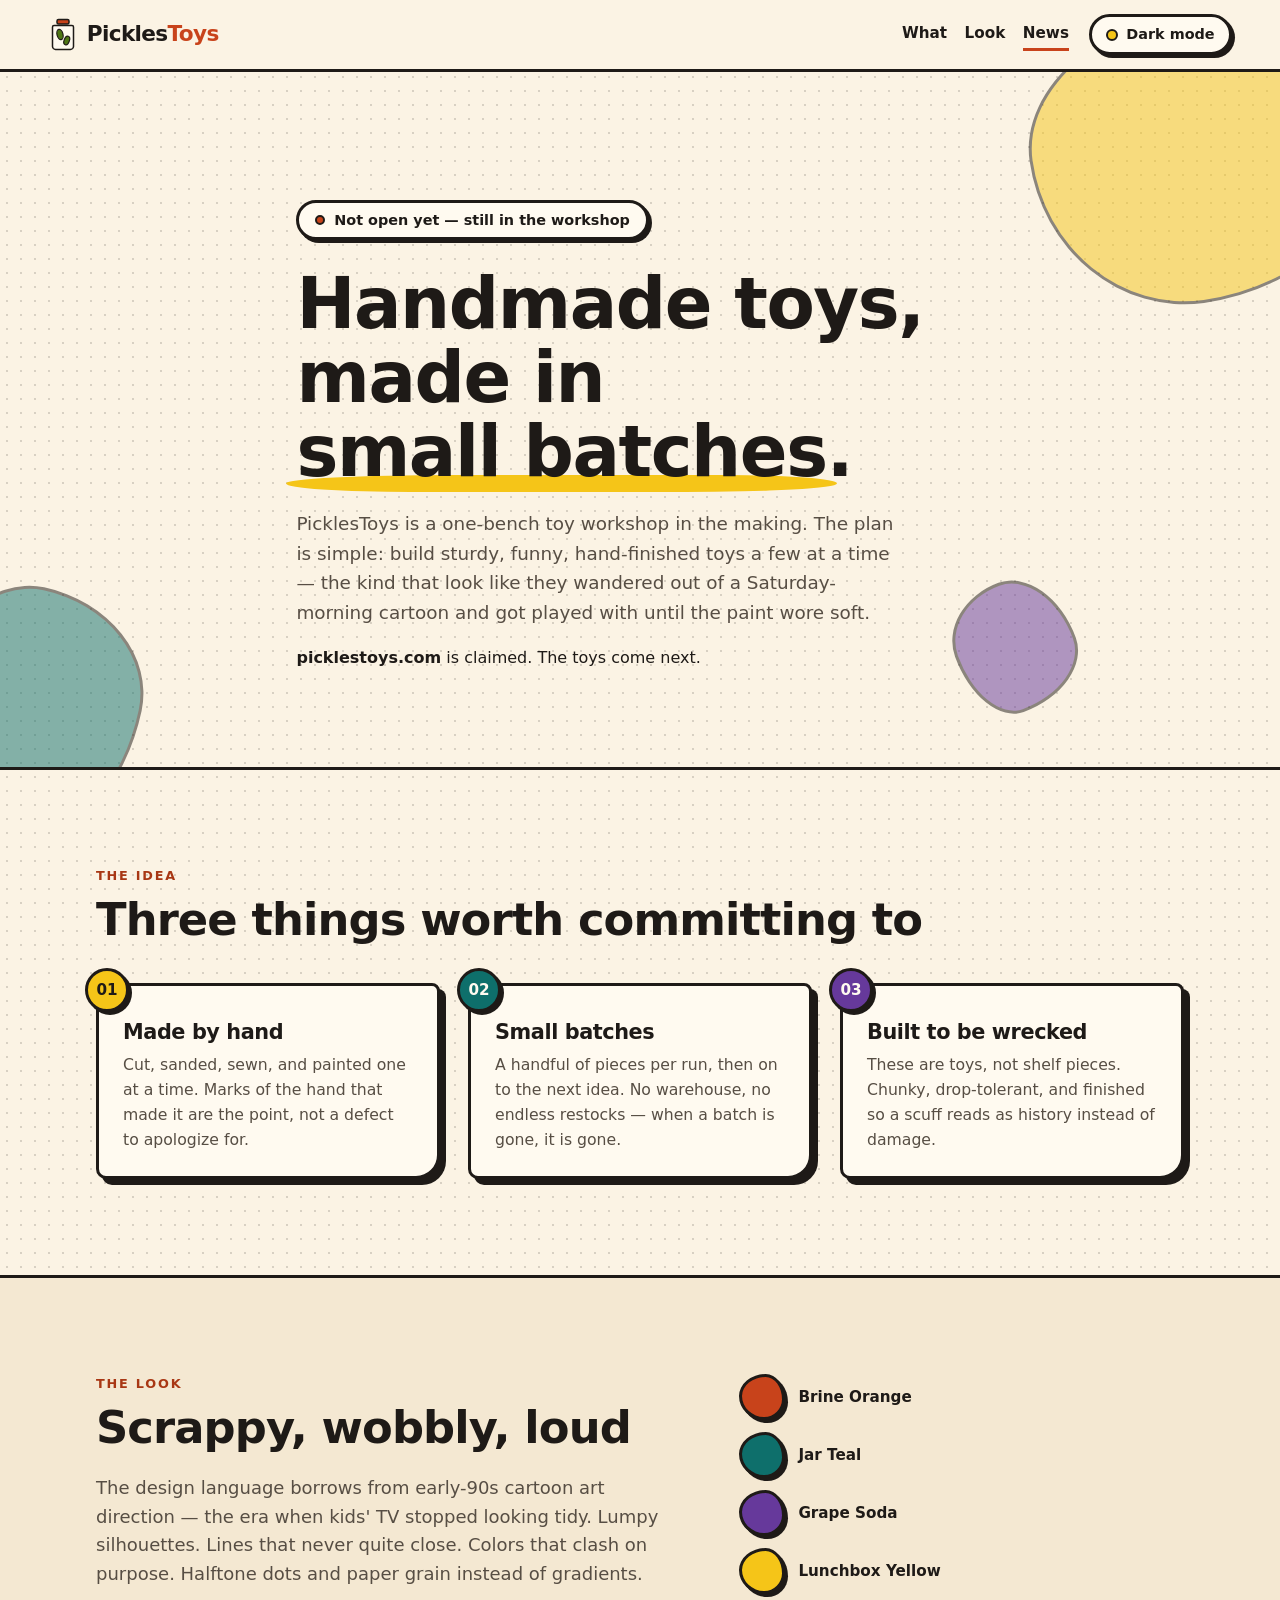
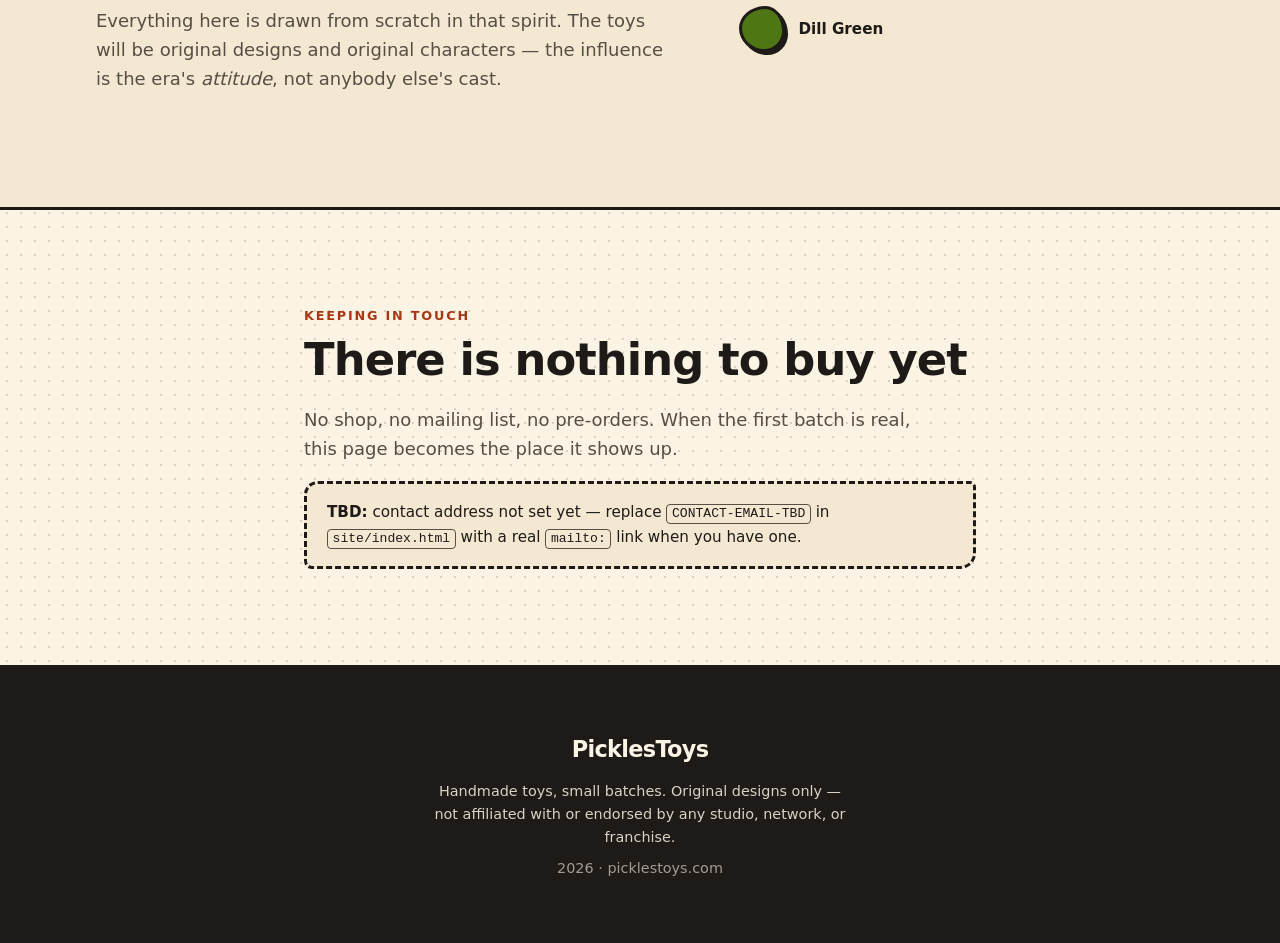
==== site/index.html @ e43889c3 "Build the PicklesToys placeholder site The business has not launched, so this ships an honest placeh" ====
<!DOCTYPE html>
<html lang="en">
<head>
  <meta charset="UTF-8">
  <meta name="viewport" content="width=device-width, initial-scale=1.0">
  <title>PicklesToys — Handmade, Small-Batch Toys</title>
  <meta name="description" content="PicklesToys makes handmade, small-batch toys with a scrappy 90s-cartoon spirit. The workshop is still being built — nothing is for sale yet.">
  <link rel="canonical" href="https://picklestoys.com/">
  <!-- Tints mobile browser chrome to match the page in each theme -->
  <meta name="theme-color" content="#fbf3e4" media="(prefers-color-scheme: light)">
  <meta name="theme-color" content="#16130f" media="(prefers-color-scheme: dark)">

  <!-- Social sharing: how the link unfurls in Messages, WhatsApp, social.
       No og:image yet — a tag pointing at a missing file unfurls worse than
       no tag at all. Add one when the first product photos exist (TODO.md). -->
  <meta property="og:type" content="website">
  <meta property="og:site_name" content="PicklesToys">
  <meta property="og:title" content="PicklesToys — Handmade, Small-Batch Toys">
  <meta property="og:description" content="Handmade, small-batch toys with a scrappy 90s-cartoon spirit. Not open yet — still in the workshop.">
  <meta property="og:url" content="https://picklestoys.com/">
  <meta name="twitter:card" content="summary">
  <meta name="twitter:title" content="PicklesToys — Handmade, Small-Batch Toys">
  <meta name="twitter:description" content="Handmade, small-batch toys with a scrappy 90s-cartoon spirit. Not open yet.">

  <script>
    // Apply the saved or system theme before first paint so the page never
    // flashes the wrong mode. Mirrors 702withtheview.com and gentletable.com.
    (function () {
      // Marks that JS is running, so the reveal animation only hides content
      // it can actually reveal again. Set here rather than in app.js so the
      // class lands before first paint and nothing flashes in then out.
      document.documentElement.classList.add("js");
      try {
        var saved = localStorage.getItem("pickles-theme");
        if (saved === "dark" || saved === "light") {
          document.documentElement.dataset.theme = saved;
        }
      } catch (e) { /* private mode — the toggle still works for this visit */ }
    })();
  </script>

  <link rel="stylesheet" href="styles.css">
</head>
<body>
  <a class="skip-link" href="#main">Skip to content</a>

  <header class="nav">
    <a class="wordmark" href="#main">
      <span class="wordmark__jar" aria-hidden="true">
        <svg viewBox="0 0 40 44" role="presentation" focusable="false">
          <rect x="12" y="2" width="16" height="6" rx="2" class="jar-lid"/>
          <path d="M8 10h24c1 0 2 1 2 2v26c0 2-2 4-4 4H10c-2 0-4-2-4-4V12c0-1 1-2 2-2z" class="jar-glass"/>
          <ellipse cx="16" cy="22" rx="4" ry="7" class="jar-pickle" transform="rotate(-14 16 22)"/>
          <ellipse cx="25" cy="30" rx="3.5" ry="6" class="jar-pickle" transform="rotate(20 25 30)"/>
        </svg>
      </span>
      <span class="wordmark__text">Pickles<span class="wordmark__toys">Toys</span></span>
    </a>

    <nav class="nav__links" aria-label="Sections">
      <a href="#what">What</a>
      <a href="#look">Look</a>
      <a href="#news">News</a>
    </nav>

    <button id="themeToggle" class="theme-toggle" type="button" aria-pressed="false">
      <span class="theme-toggle__dot" aria-hidden="true"></span>
      <span id="themeToggleLabel">Dark mode</span>
    </button>
  </header>

  <main id="main">

    <!-- ---------------------------------------------------------------
         Hero. States only what is actually true today: the name, the
         intent, and that nothing is for sale. No prices, no products, no
         ship dates — those are the owner's to provide.
         --------------------------------------------------------------- -->
    <section class="hero">
      <div class="hero__blobs" aria-hidden="true">
        <span class="blob blob--a"></span>
        <span class="blob blob--b"></span>
        <span class="blob blob--c"></span>
      </div>

      <div class="hero__inner">
        <p class="pill reveal">
          <span class="pill__dot" aria-hidden="true"></span>
          Not open yet — still in the workshop
        </p>

        <h1 class="hero__title reveal">
          Handmade toys,<br>
          made in <span class="squiggle">small batches</span>.
        </h1>

        <p class="hero__lede reveal">
          PicklesToys is a one-bench toy workshop in the making. The plan is
          simple: build sturdy, funny, hand-finished toys a few at a time — the
          kind that look like they wandered out of a Saturday-morning cartoon
          and got played with until the paint wore soft.
        </p>

        <p class="hero__meta reveal">
          <strong>picklestoys.com</strong> is claimed. The toys come next.
        </p>
      </div>
    </section>

    <!-- --------------------------------------------------------------- -->
    <section id="what" class="band">
      <div class="band__inner">
        <p class="overline">The idea</p>
        <h2>Three things worth committing to</h2>

        <ul class="cards">
          <li class="card card--orange reveal">
            <span class="card__num" aria-hidden="true">01</span>
            <h3>Made by hand</h3>
            <p>
              Cut, sanded, sewn, and painted one at a time. Marks of the hand
              that made it are the point, not a defect to apologize for.
            </p>
          </li>
          <li class="card card--teal reveal">
            <span class="card__num" aria-hidden="true">02</span>
            <h3>Small batches</h3>
            <p>
              A handful of pieces per run, then on to the next idea. No
              warehouse, no endless restocks — when a batch is gone, it is gone.
            </p>
          </li>
          <li class="card card--grape reveal">
            <span class="card__num" aria-hidden="true">03</span>
            <h3>Built to be wrecked</h3>
            <p>
              These are toys, not shelf pieces. Chunky, drop-tolerant, and
              finished so a scuff reads as history instead of damage.
            </p>
          </li>
        </ul>
      </div>
    </section>

    <!-- ---------------------------------------------------------------
         The aesthetic section. Deliberately describes an ERA and a visual
         language — never a specific show, character, or franchise. See
         docs/BRAND.md: the inspiration is early-90s kids-TV art direction, and
         the line not to cross is using anyone else's characters, names, or
         marks. T-040 fails the build if one appears, comments included.
         --------------------------------------------------------------- -->
    <section id="look" class="band band--tint">
      <div class="band__inner band__inner--split">
        <div>
          <p class="overline">The look</p>
          <h2>Scrappy, wobbly, loud</h2>
          <p class="prose">
            The design language borrows from early-90s cartoon art direction —
            the era when kids' TV stopped looking tidy. Lumpy silhouettes. Lines
            that never quite close. Colors that clash on purpose. Halftone dots
            and paper grain instead of gradients.
          </p>
          <p class="prose">
            Everything here is drawn from scratch in that spirit. The toys will
            be original designs and original characters — the influence is the
            era's <em>attitude</em>, not anybody else's cast.
          </p>
        </div>

        <div class="swatches" aria-label="Color palette">
          <span class="swatch swatch--orange"><span>Brine Orange</span></span>
          <span class="swatch swatch--teal"><span>Jar Teal</span></span>
          <span class="swatch swatch--grape"><span>Grape Soda</span></span>
          <span class="swatch swatch--sun"><span>Lunchbox Yellow</span></span>
          <span class="swatch swatch--lime"><span>Dill Green</span></span>
        </div>
      </div>
    </section>

    <!-- ---------------------------------------------------------------
         Contact. The email is a marked placeholder on purpose — inventing an
         address that bounces is worse than showing none. The test suite
         (T-070) accepts either the placeholder or a real mailto:, so this page
         ships honest and the owner swaps in one line.
         --------------------------------------------------------------- -->
    <section id="news" class="band">
      <div class="band__inner band__inner--narrow">
        <p class="overline">Keeping in touch</p>
        <h2>There is nothing to buy yet</h2>
        <p class="prose">
          No shop, no mailing list, no pre-orders. When the first batch is real,
          this page becomes the place it shows up.
        </p>
        <p class="tbd" data-tbd="contact">
          <strong>TBD:</strong> contact address not set yet — replace
          <code>CONTACT-EMAIL-TBD</code> in <code>site/index.html</code> with a
          real <code>mailto:</code> link when you have one.
        </p>
      </div>
    </section>
  </main>

  <footer class="foot">
    <p class="foot__mark">PicklesToys</p>
    <p class="foot__note">
      Handmade toys, small batches. Original designs only — not affiliated with
      or endorsed by any studio, network, or franchise.
    </p>
    <p class="foot__note foot__note--dim">
      <span id="year">2026</span> · picklestoys.com
    </p>
  </footer>

  <script src="app.js"></script>
</body>
</html>
---- site/styles.css ----
/* ============================================================
   PicklesToys — design system

   Visual language: early-90s cartoon art direction. Chunky ink outlines,
   hard offset shadows (sticker/screen-print feel), lumpy asymmetric radii,
   halftone dots, clashing saturated colors on warm paper.

   Dependency-free: system fonts only, no CDN, no webfont
   (constitution Principle 7). tests/test_site.sh T-060 enforces this.
   ============================================================ */

/* ------------------------------------------------------------------
   Colour tokens.

   Light mode is warm paper with near-black ink. Dark mode keeps the same
   palette identity but lifts each accent, because the light-mode accents
   are tuned for contrast against cream and go muddy on near-black.

   Accents used as TEXT are contrast-checked against their own background
   (>= 4.5:1). --sun is decorative only: at 4.4:1 on ink it is fine as a
   fill behind dark text but never as text itself.
   ------------------------------------------------------------------ */

:root,
:root[data-theme="light"] {
  color-scheme: light;

  --paper: #fbf3e4;
  --paper-tint: #f4e8d2;
  --surface: #fffaf0;
  --ink: #1e1a17;
  --ink-soft: #574e44;

  --orange: #c8431b;
  /* Orange as small TEXT needs a darker mix: #c8431b is 4.45:1 on paper and
     only 4.05:1 on the tinted band, both under the 4.5:1 AA floor for the
     14px bold overlines. Same family, legible weight. Fills and large display
     type keep --orange, which is why this is a separate token rather than a
     darkening of the brand color. */
  --orange-text: #a83714;
  --teal: #0e6f6b;
  --grape: #66399b;
  --sun: #f5c518;
  --lime: #4e7615;

  --dot: rgba(30, 26, 23, 0.16);
  --shadow-ink: #1e1a17;
  --on-accent: #fffaf0;
}

/* Follows the operating system unless the reader has chosen a theme,
   in which case data-theme on <html> wins. */
@media (prefers-color-scheme: dark) {
  :root:not([data-theme="light"]) {
    color-scheme: dark;

    --paper: #16130f;
    --paper-tint: #201b15;
    --surface: #211c16;
    --ink: #fbf3e4;
    --ink-soft: #b3a794;

    --orange: #ff8a5c;
    /* On near-black the accent is already well past AA, so text and fill
       share one value here. */
    --orange-text: #ff8a5c;
    --teal: #4fd1ca;
    --grape: #c39bf5;
    --sun: #ffd84d;
    --lime: #a6d65e;

    --dot: rgba(251, 243, 228, 0.14);
    --shadow-ink: #000000;
    --on-accent: #16130f;
  }
}

:root[data-theme="dark"] {
  color-scheme: dark;

  --paper: #16130f;
  --paper-tint: #201b15;
  --surface: #211c16;
  --ink: #fbf3e4;
  --ink-soft: #b3a794;

  --orange: #ff8a5c;
  --orange-text: #ff8a5c;
  --teal: #4fd1ca;
  --grape: #c39bf5;
  --sun: #ffd84d;
  --lime: #a6d65e;

  --dot: rgba(251, 243, 228, 0.14);
  --shadow-ink: #000000;
  --on-accent: #16130f;
}

/* ------------------------------------------------------------------
   Base
   ------------------------------------------------------------------ */

*,
*::before,
*::after {
  box-sizing: border-box;
}

html {
  scroll-behavior: smooth;
}

@media (prefers-reduced-motion: reduce) {
  html {
    scroll-behavior: auto;
  }
}

body {
  margin: 0;
  background-color: var(--paper);
  /* Halftone: the era's printing artifact, used as page texture. */
  background-image: radial-gradient(var(--dot) 1px, transparent 1px);
  background-size: 14px 14px;
  color: var(--ink);
  font-family: "Segoe UI", system-ui, -apple-system, "Helvetica Neue",
    Arial, sans-serif;
  font-size: 18px;
  line-height: 1.6;
  -webkit-text-size-adjust: 100%;
}

h1,
h2,
h3 {
  line-height: 1.05;
  letter-spacing: -0.02em;
  margin: 0 0 0.5em;
  font-weight: 800;
}

h1 { font-size: clamp(2.4rem, 7vw, 4.4rem); }
h2 { font-size: clamp(1.8rem, 4.2vw, 2.8rem); }
h3 { font-size: 1.3rem; }

p { margin: 0 0 1em; }

a {
  color: var(--ink);
  text-underline-offset: 3px;
}

em { font-style: italic; }

code {
  font-family: ui-monospace, "Cascadia Mono", Consolas, monospace;
  font-size: 0.86em;
  background: var(--paper-tint);
  border: 1px solid var(--ink-soft);
  border-radius: 4px;
  padding: 0.1em 0.35em;
}

:focus-visible {
  outline: 3px solid var(--orange);
  outline-offset: 3px;
}

.skip-link {
  position: absolute;
  left: -9999px;
  top: 0;
  background: var(--ink);
  color: var(--paper);
  padding: 0.75rem 1.25rem;
  z-index: 100;
  font-weight: 700;
}

.skip-link:focus {
  left: 0;
}

/* ------------------------------------------------------------------
   Header
   ------------------------------------------------------------------ */

.nav {
  position: sticky;
  top: 0;
  z-index: 40;
  display: flex;
  align-items: center;
  gap: 1.25rem;
  flex-wrap: wrap;
  padding: 0.85rem clamp(1rem, 4vw, 3rem);
  background: var(--paper);
  border-bottom: 3px solid var(--ink);
}

.wordmark {
  display: inline-flex;
  align-items: center;
  gap: 0.55rem;
  margin-right: auto;
  text-decoration: none;
  font-weight: 800;
  font-size: 1.35rem;
  letter-spacing: -0.03em;
}

.wordmark__jar svg {
  display: block;
  width: 30px;
  height: 33px;
}

.jar-lid   { fill: var(--orange); stroke: var(--ink); stroke-width: 2; }
.jar-glass { fill: var(--surface); stroke: var(--ink); stroke-width: 2; }
.jar-pickle { fill: var(--lime); stroke: var(--ink); stroke-width: 1.6; }

.wordmark__toys {
  color: var(--orange);
}

.nav__links {
  display: flex;
  gap: 1.1rem;
  font-weight: 700;
  font-size: 0.95rem;
}

.nav__links a {
  text-decoration: none;
  padding: 0.2rem 0;
  border-bottom: 3px solid transparent;
}

.nav__links a:hover,
.nav__links a.is-active {
  border-bottom-color: var(--orange);
}

/* Hard-shadow "sticker" button, reused for the pill and cards. */
.theme-toggle {
  display: inline-flex;
  align-items: center;
  gap: 0.5rem;
  font: inherit;
  font-size: 0.9rem;
  font-weight: 700;
  color: var(--ink);
  background: var(--surface);
  border: 3px solid var(--ink);
  border-radius: 999px;
  padding: 0.4rem 0.9rem;
  cursor: pointer;
  box-shadow: 3px 3px 0 var(--shadow-ink);
  transition: transform 0.12s ease, box-shadow 0.12s ease;
}

.theme-toggle:hover {
  transform: translate(1px, 1px);
  box-shadow: 2px 2px 0 var(--shadow-ink);
}

.theme-toggle:active {
  transform: translate(3px, 3px);
  box-shadow: 0 0 0 var(--shadow-ink);
}

.theme-toggle__dot {
  width: 12px;
  height: 12px;
  border-radius: 50%;
  border: 2px solid var(--ink);
  background: var(--sun);
}

:root[data-theme="dark"] .theme-toggle__dot,
:root:not([data-theme="light"]) .theme-toggle__dot {
  background: var(--grape);
}

@media (prefers-color-scheme: light) {
  :root:not([data-theme="dark"]) .theme-toggle__dot {
    background: var(--sun);
  }
}

/* ------------------------------------------------------------------
   Hero
   ------------------------------------------------------------------ */

.hero {
  position: relative;
  overflow: hidden;
  padding: clamp(3.5rem, 11vw, 8rem) clamp(1rem, 4vw, 3rem)
    clamp(3rem, 8vw, 6rem);
}

.hero__blobs {
  position: absolute;
  inset: 0;
  pointer-events: none;
}

/* Lumpy, hand-drawn-feeling shapes: asymmetric radii on both axes is what
   keeps them from reading as tidy geometric circles. */
.blob {
  position: absolute;
  display: block;
  border: 3px solid var(--ink);
  opacity: 0.5;
}

.blob--a {
  width: 340px;
  height: 300px;
  right: -90px;
  top: -70px;
  background: var(--sun);
  border-radius: 62% 38% 55% 45% / 45% 52% 48% 55%;
  transform: rotate(-8deg);
}

.blob--b {
  width: 220px;
  height: 240px;
  left: -80px;
  bottom: -60px;
  background: var(--teal);
  border-radius: 45% 55% 38% 62% / 58% 42% 58% 42%;
  transform: rotate(12deg);
}

.blob--c {
  width: 120px;
  height: 130px;
  right: 16%;
  bottom: 8%;
  background: var(--grape);
  border-radius: 55% 45% 62% 38% / 42% 60% 40% 58%;
  transform: rotate(-20deg);
}

@media (max-width: 700px) {
  .blob--c { display: none; }
}

.hero__inner {
  position: relative;
  max-width: 60ch;
  margin: 0 auto;
}

.pill {
  display: inline-flex;
  align-items: center;
  gap: 0.55rem;
  background: var(--surface);
  border: 3px solid var(--ink);
  border-radius: 999px;
  padding: 0.35rem 1rem;
  font-size: 0.9rem;
  font-weight: 700;
  box-shadow: 3px 3px 0 var(--shadow-ink);
  transform: rotate(-1.5deg);
  margin-bottom: 1.75rem;
}

.pill__dot {
  width: 10px;
  height: 10px;
  border-radius: 50%;
  background: var(--orange);
  border: 2px solid var(--ink);
}

.hero__title {
  margin-bottom: 1.2rem;
}

/* Underline drawn as a wobbly brush stroke rather than a text-decoration
   rule, so it keeps the hand-made feel at any font size. */
.squiggle {
  position: relative;
  white-space: nowrap;
}

.squiggle::after {
  content: "";
  position: absolute;
  left: -2%;
  right: -2%;
  bottom: 0.02em;
  height: 0.24em;
  background: var(--sun);
  border-radius: 60% 40% 55% 45% / 100% 100% 100% 100%;
  z-index: -1;
}

.hero__lede {
  font-size: 1.15rem;
  color: var(--ink-soft);
  max-width: 52ch;
}

.hero__meta {
  font-size: 1rem;
  margin-bottom: 0;
}

/* ------------------------------------------------------------------
   Bands (content sections)
   ------------------------------------------------------------------ */

.band {
  padding: clamp(3rem, 8vw, 6rem) clamp(1rem, 4vw, 3rem);
  border-top: 3px solid var(--ink);
}

.band--tint {
  background: var(--paper-tint);
}

.band__inner {
  max-width: 68rem;
  margin: 0 auto;
}

.band__inner--narrow {
  max-width: 42rem;
}

.band__inner--split {
  display: grid;
  gap: clamp(2rem, 5vw, 4rem);
  grid-template-columns: 1fr;
}

@media (min-width: 860px) {
  .band__inner--split {
    grid-template-columns: 1.3fr 1fr;
    align-items: start;
  }
}

.overline {
  text-transform: uppercase;
  letter-spacing: 0.14em;
  font-size: 0.8rem;
  font-weight: 800;
  color: var(--orange-text);
  margin-bottom: 0.6rem;
}

.prose {
  color: var(--ink-soft);
  max-width: 56ch;
}

/* ------------------------------------------------------------------
   Cards
   ------------------------------------------------------------------ */

.cards {
  list-style: none;
  margin: 2.5rem 0 0;
  padding: 0;
  display: grid;
  gap: 1.75rem;
  grid-template-columns: 1fr;
}

@media (min-width: 760px) {
  .cards {
    grid-template-columns: repeat(3, 1fr);
  }
}

.card {
  position: relative;
  background: var(--surface);
  border: 3px solid var(--ink);
  /* Uneven corners: the cards should not line up like a spec sheet. */
  border-radius: 22px 8px 24px 10px;
  padding: 2.25rem 1.5rem 1.5rem;
  box-shadow: 6px 6px 0 var(--shadow-ink);
}

/* Each card leans a different way, like they were stuck on by hand. */
.cards .card:nth-child(1) { transform: rotate(-1.2deg); }
.cards .card:nth-child(2) { transform: rotate(0.8deg); }
.cards .card:nth-child(3) { transform: rotate(-0.6deg); }

.card h3 {
  margin-bottom: 0.5rem;
}

.card p {
  color: var(--ink-soft);
  font-size: 0.98rem;
  margin-bottom: 0;
}

.card__num {
  position: absolute;
  top: -18px;
  left: -14px;
  width: 44px;
  height: 44px;
  display: grid;
  place-items: center;
  border: 3px solid var(--ink);
  border-radius: 50%;
  font-weight: 800;
  font-size: 0.95rem;
  color: var(--ink);
  box-shadow: 3px 3px 0 var(--shadow-ink);
}

.card--orange .card__num { background: var(--sun); }
.card--teal   .card__num { background: var(--teal); color: var(--on-accent); }
.card--grape  .card__num { background: var(--grape); color: var(--on-accent); }

.card--orange { border-color: var(--ink); }

/* ------------------------------------------------------------------
   Swatches
   ------------------------------------------------------------------ */

.swatches {
  display: flex;
  flex-direction: column;
  gap: 0.75rem;
}

.swatch {
  display: flex;
  align-items: center;
  gap: 0.85rem;
  font-weight: 700;
  font-size: 0.95rem;
}

.swatch::before {
  content: "";
  width: 46px;
  height: 46px;
  flex: none;
  border: 3px solid var(--ink);
  border-radius: 58% 42% 45% 55% / 48% 55% 45% 52%;
  box-shadow: 3px 3px 0 var(--shadow-ink);
}

.swatch--orange::before { background: var(--orange); }
.swatch--teal::before   { background: var(--teal); }
.swatch--grape::before  { background: var(--grape); }
.swatch--sun::before    { background: var(--sun); }
.swatch--lime::before   { background: var(--lime); }

/* ------------------------------------------------------------------
   TBD callout — deliberately loud, so an unfilled placeholder is
   impossible to ship by accident without noticing it.
   ------------------------------------------------------------------ */

.tbd {
  border: 3px dashed var(--ink);
  border-radius: 14px 6px 16px 8px;
  background: var(--paper-tint);
  padding: 1rem 1.25rem;
  font-size: 0.95rem;
  color: var(--ink);
  margin-bottom: 0;
}

/* ------------------------------------------------------------------
   Footer
   ------------------------------------------------------------------ */

.foot {
  border-top: 3px solid var(--ink);
  background: var(--ink);
  color: var(--paper);
  padding: clamp(2.5rem, 6vw, 4rem) clamp(1rem, 4vw, 3rem);
  text-align: center;
}

.foot__mark {
  font-weight: 800;
  font-size: 1.4rem;
  letter-spacing: -0.03em;
  margin-bottom: 0.75rem;
}

.foot__note {
  max-width: 46ch;
  margin: 0 auto 0.5rem;
  font-size: 0.9rem;
  opacity: 0.85;
}

.foot__note--dim {
  opacity: 0.6;
  margin-bottom: 0;
}

/* ------------------------------------------------------------------
   Scroll reveal. Elements start hidden only when JS is running, so a
   reader with JS disabled sees everything (app.js adds .is-visible, and
   .reveal without JS keeps its default visible state below).
   ------------------------------------------------------------------ */

.js .reveal {
  opacity: 0;
  transform: translateY(14px);
  transition: opacity 0.5s ease, transform 0.5s ease;
}

.js .reveal.is-visible {
  opacity: 1;
  transform: none;
}

@media (prefers-reduced-motion: reduce) {
  .js .reveal {
    opacity: 1;
    transform: none;
    transition: none;
  }
}

/* ------------------------------------------------------------------
   404
   ------------------------------------------------------------------ */

.notfound {
  min-height: 70vh;
  display: grid;
  place-items: center;
  text-align: center;
  padding: 3rem 1.5rem;
}

.notfound__code {
  font-size: clamp(4rem, 18vw, 9rem);
  font-weight: 800;
  line-height: 1;
  color: var(--orange);
  margin-bottom: 0.5rem;
}

.btn {
  display: inline-block;
  background: var(--surface);
  color: var(--ink);
  border: 3px solid var(--ink);
  border-radius: 999px;
  padding: 0.6rem 1.4rem;
  font-weight: 700;
  text-decoration: none;
  box-shadow: 4px 4px 0 var(--shadow-ink);
}

.btn:hover {
  transform: translate(2px, 2px);
  box-shadow: 2px 2px 0 var(--shadow-ink);
}
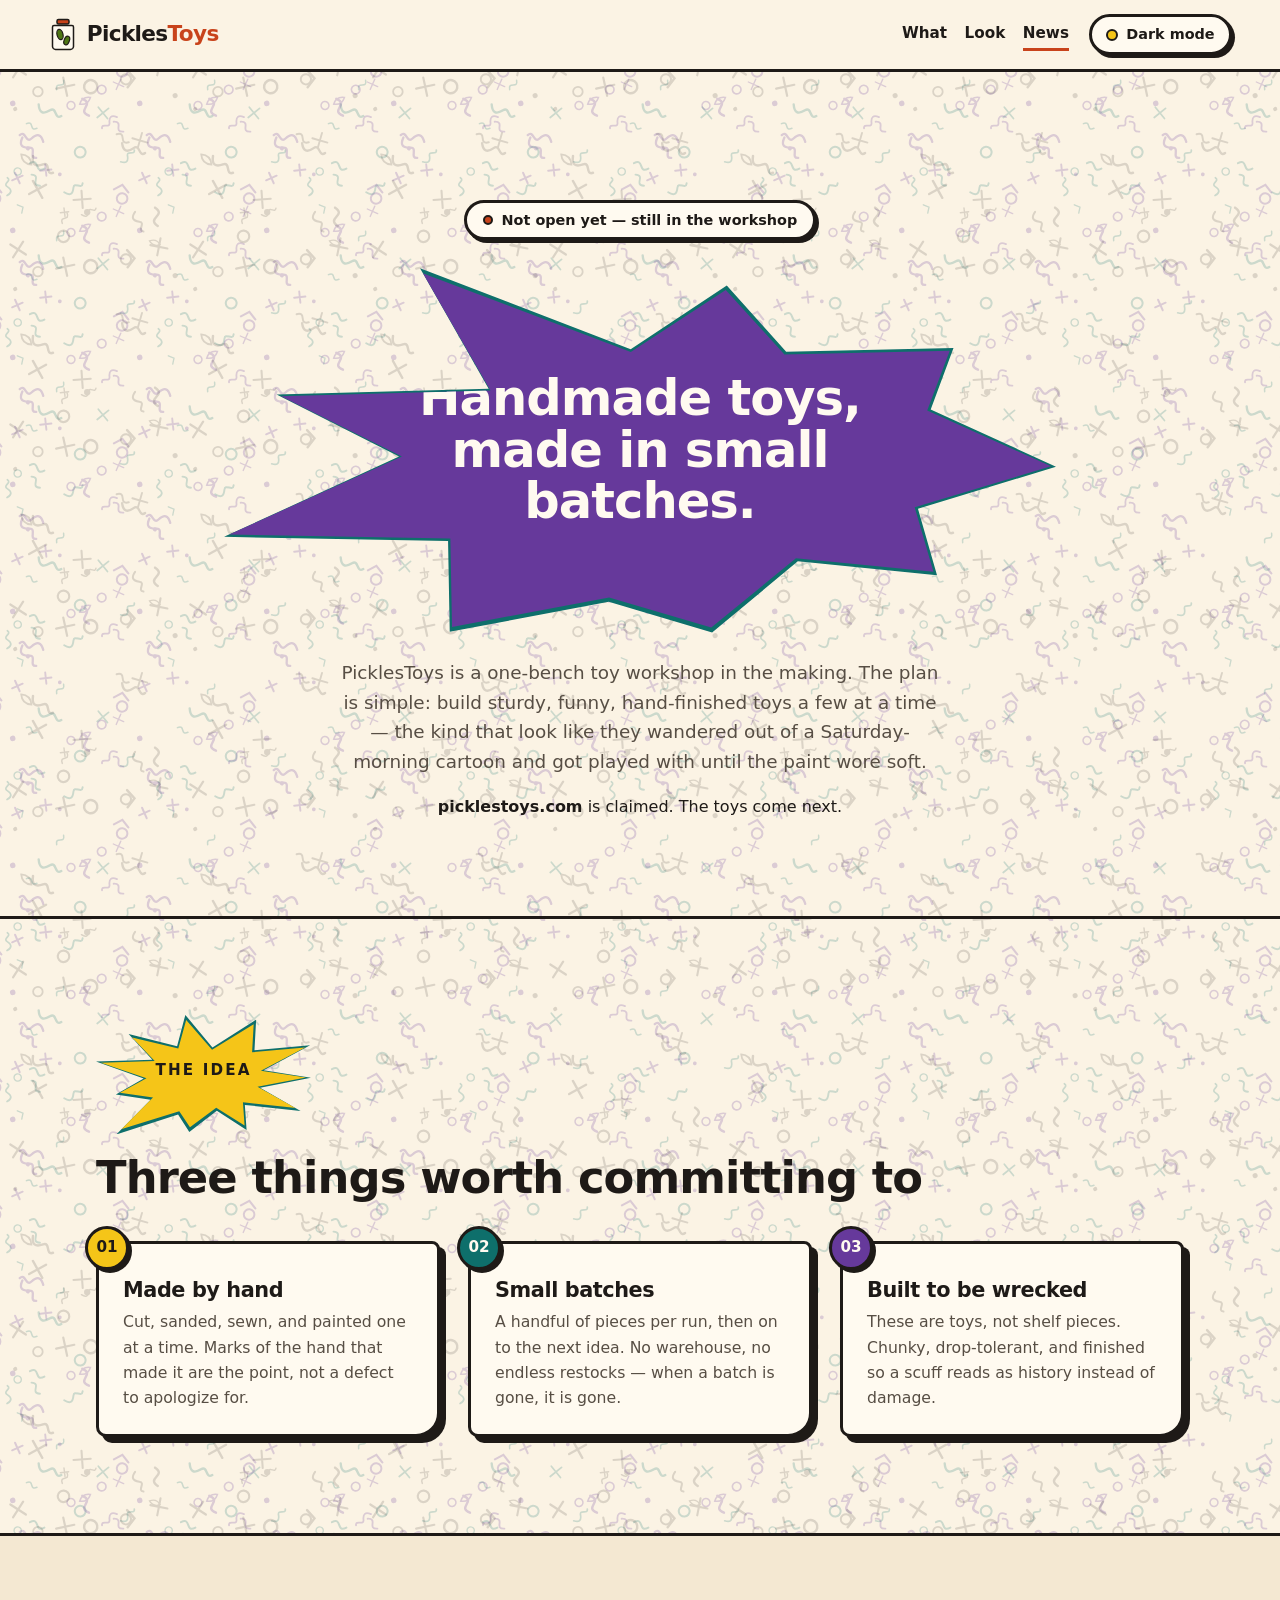
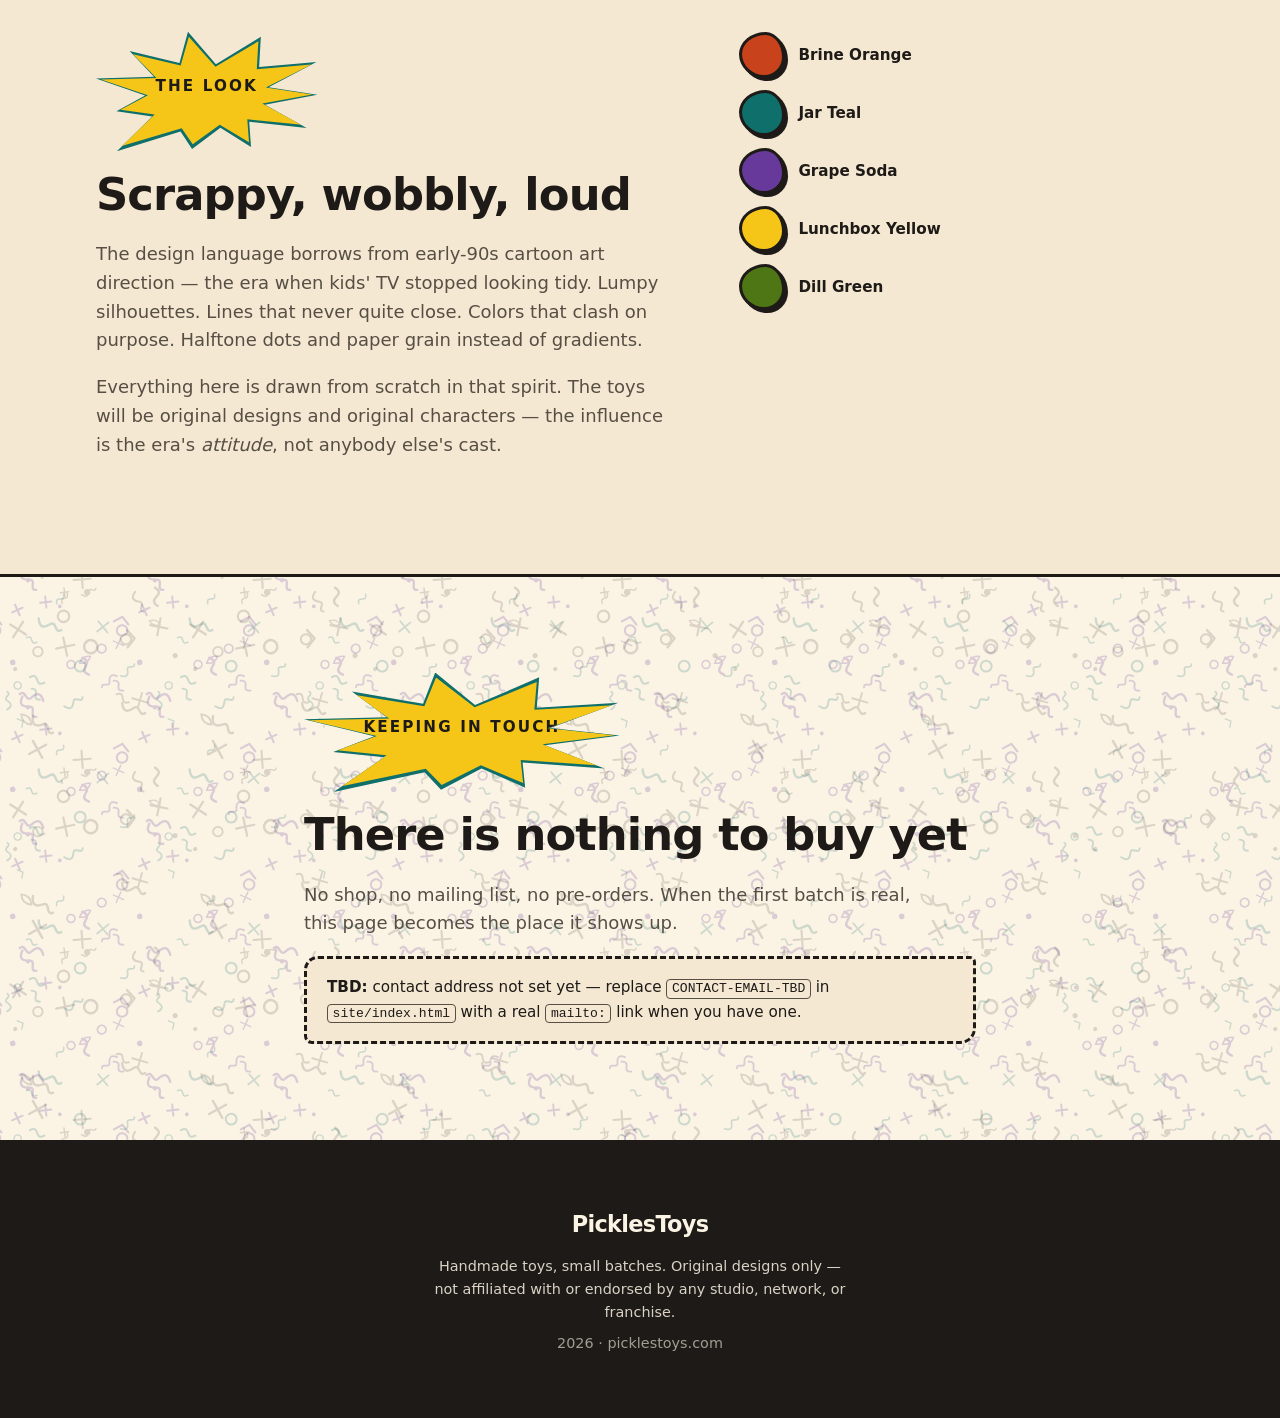
==== commit c1299b79: "Rebuild the site in a title-card visual language Developed from a 90s cartoon title card supplied as" ====
--- a/site/index.html
+++ b/site/index.html
@@ -6,21 +6,44 @@
   <title>PicklesToys — Handmade, Small-Batch Toys</title>
   <meta name="description" content="PicklesToys makes handmade, small-batch toys with a scrappy 90s-cartoon spirit. The workshop is still being built — nothing is for sale yet.">
   <link rel="canonical" href="https://picklestoys.com/">
+
+  <!-- Favicons. Relative paths, so they resolve both at the apex domain and
+       at the esanacore.github.io/PicklesToys/ project URL the site is served
+       from until DNS is pointed. The SVG is what modern browsers use; the ICO
+       is the fallback and the file crawlers request blindly. Rasters are
+       generated from the SVG by tools/make_favicon.py — do not hand-edit. -->
+  <link rel="icon" href="favicon.ico" sizes="32x32">
+  <link rel="icon" href="favicon.svg" type="image/svg+xml">
+  <link rel="apple-touch-icon" href="apple-touch-icon.png">
   <!-- Tints mobile browser chrome to match the page in each theme -->
   <meta name="theme-color" content="#fbf3e4" media="(prefers-color-scheme: light)">
   <meta name="theme-color" content="#16130f" media="(prefers-color-scheme: dark)">
 
-  <!-- Social sharing: how the link unfurls in Messages, WhatsApp, social.
-       No og:image yet — a tag pointing at a missing file unfurls worse than
-       no tag at all. Add one when the first product photos exist (TODO.md). -->
+  <!-- Social sharing: how the link unfurls in Messages, WhatsApp, Slack, social.
+       The card is drawn in site/og-image.svg and rendered to PNG by
+       tools/make_og_image.py — og:image is not accepted as SVG by most
+       platforms, which is the only reason the PNG exists.
+
+       These URLs are absolute and point at the apex domain, as og:image
+       requires. Until DNS is pointed at this site they will not resolve, so a
+       link shared before then unfurls without an image. That is deliberate:
+       pointing them at the temporary github.io URL would bake the wrong host
+       into every cached unfurl, and crawlers cache aggressively. -->
   <meta property="og:type" content="website">
   <meta property="og:site_name" content="PicklesToys">
   <meta property="og:title" content="PicklesToys — Handmade, Small-Batch Toys">
   <meta property="og:description" content="Handmade, small-batch toys with a scrappy 90s-cartoon spirit. Not open yet — still in the workshop.">
   <meta property="og:url" content="https://picklestoys.com/">
-  <meta name="twitter:card" content="summary">
+  <meta property="og:image" content="https://picklestoys.com/og-image.png">
+  <meta property="og:image:type" content="image/png">
+  <meta property="og:image:width" content="1200">
+  <meta property="og:image:height" content="630">
+  <meta property="og:image:alt" content="The PicklesToys pickle-jar mark beside the words: Handmade toys, made in small batches. A badge reads: not open yet, still in the workshop.">
+  <meta name="twitter:card" content="summary_large_image">
   <meta name="twitter:title" content="PicklesToys — Handmade, Small-Batch Toys">
   <meta name="twitter:description" content="Handmade, small-batch toys with a scrappy 90s-cartoon spirit. Not open yet.">
+  <meta name="twitter:image" content="https://picklestoys.com/og-image.png">
+  <meta name="twitter:image:alt" content="The PicklesToys pickle-jar mark beside the words: Handmade toys, made in small batches.">
 
   <script>
     // Apply the saved or system theme before first paint so the page never
@@ -77,22 +100,26 @@
          ship dates — those are the owner's to provide.
          --------------------------------------------------------------- -->
     <section class="hero">
-      <div class="hero__blobs" aria-hidden="true">
-        <span class="blob blob--a"></span>
-        <span class="blob blob--b"></span>
-        <span class="blob blob--c"></span>
-      </div>
-
       <div class="hero__inner">
         <p class="pill reveal">
           <span class="pill__dot" aria-hidden="true"></span>
           Not open yet — still in the workshop
         </p>
 
-        <h1 class="hero__title reveal">
-          Handmade toys,<br>
-          made in <span class="squiggle">small batches</span>.
-        </h1>
+        <!-- Title card. The burst is an irregular polygon rather than a
+             regular star: alternating outer/inner radii with per-point jitter,
+             generated from a seeded RNG so the shape is reproducible, then
+             frozen here. See docs/BRAND.md. preserveAspectRatio="none" lets it
+             stretch to whatever the heading needs; non-scaling-stroke keeps the
+             outline an even weight when it does. -->
+        <div class="titlecard reveal">
+          <div class="titlecard__fill">
+            <h1 class="titlecard__title">
+            Handmade toys,<br>
+            made in small batches.
+          </h1>
+          </div>
+        </div>
 
         <p class="hero__lede reveal">
           PicklesToys is a one-bench toy workshop in the making. The plan is
@@ -110,7 +137,11 @@
     <!-- --------------------------------------------------------------- -->
     <section id="what" class="band">
       <div class="band__inner">
-        <p class="overline">The idea</p>
+        <div class="titlecard titlecard--tag">
+          <div class="titlecard__fill">
+            <p class="titlecard__title overline">The idea</p>
+          </div>
+        </div>
         <h2>Three things worth committing to</h2>
 
         <ul class="cards">
@@ -152,7 +183,11 @@
     <section id="look" class="band band--tint">
       <div class="band__inner band__inner--split">
         <div>
-          <p class="overline">The look</p>
+          <div class="titlecard titlecard--tag">
+          <div class="titlecard__fill">
+            <p class="titlecard__title overline">The look</p>
+          </div>
+        </div>
           <h2>Scrappy, wobbly, loud</h2>
           <p class="prose">
             The design language borrows from early-90s cartoon art direction —
@@ -185,7 +220,11 @@
          --------------------------------------------------------------- -->
     <section id="news" class="band">
       <div class="band__inner band__inner--narrow">
-        <p class="overline">Keeping in touch</p>
+        <div class="titlecard titlecard--tag">
+          <div class="titlecard__fill">
+            <p class="titlecard__title overline">Keeping in touch</p>
+          </div>
+        </div>
         <h2>There is nothing to buy yet</h2>
         <p class="prose">
           No shop, no mailing list, no pre-orders. When the first batch is real,
--- a/site/styles.css
+++ b/site/styles.css
@@ -46,6 +46,10 @@
   --dot: rgba(30, 26, 23, 0.16);
   --shadow-ink: #1e1a17;
   --on-accent: #fffaf0;
+  /* Deliberately NOT redefined per theme. --sun is a bright yellow in both
+     themes, so text on it must be dark in both; --on-accent inverts with the
+     theme and is therefore wrong here. See the .card__num note below. */
+  --on-sun: #1e1a17;
 }
 
 /* Follows the operating system unless the reader has chosen a theme,
@@ -96,6 +100,36 @@
   --on-accent: #16130f;
 }
 
+/* BEGIN GENERATED doodle field — tools/make_pattern.py, do not edit by hand */
+
+/* Layer sizes are coprime so the field's visual repeat lands far past
+   any real viewport width. See tools/make_pattern.py. */
+:root {
+  --doodle-size: 180px 180px, 127px 127px, 151px 151px;
+  --doodle-light:
+    url('data:image/svg+xml,%3Csvg%20xmlns%3D%22http%3A%2F%2Fwww.w3.org%2F2000%2Fsvg%22%20width%3D%22180%22%20height%3D%22180%22%20viewBox%3D%220%200%20180%20180%22%3E%3Cg%20stroke%3D%22%231e1a17%22%20stroke-width%3D%221.7%22%20stroke-linecap%3D%22round%22%20fill%3D%22%231e1a17%22%20opacity%3D%220.15%22%3E%3Cg%20transform%3D%22translate%2843.0%2C164.4%29%20rotate%28220%29%20scale%281.45%29%22%3E%3Cpath%20d%3D%22M-9%200c3-5%206%205%209%200s6-5%209%200%22%20fill%3D%22none%22%2F%3E%3C%2Fg%3E%3Cg%20transform%3D%22translate%2843.0%2C-15.6%29%20rotate%28220%29%20scale%281.45%29%22%3E%3Cpath%20d%3D%22M-9%200c3-5%206%205%209%200s6-5%209%200%22%20fill%3D%22none%22%2F%3E%3C%2Fg%3E%3Cg%20transform%3D%22translate%28154.0%2C65.0%29%20rotate%2819%29%20scale%280.80%29%22%3E%3Cpath%20d%3D%22M-7%20-3q7%20-6%2014%200q-7%206%20-14%200z%22%20fill%3D%22none%22%2F%3E%3C%2Fg%3E%3Cg%20transform%3D%22translate%28175.1%2C95.6%29%20rotate%28163%29%20scale%281.16%29%22%3E%3Ccircle%20cx%3D%220%22%20cy%3D%220%22%20r%3D%222.2%22%20stroke%3D%22none%22%2F%3E%3C%2Fg%3E%3Cg%20transform%3D%22translate%28-4.9%2C95.6%29%20rotate%28163%29%20scale%281.16%29%22%3E%3Ccircle%20cx%3D%220%22%20cy%3D%220%22%20r%3D%222.2%22%20stroke%3D%22none%22%2F%3E%3C%2Fg%3E%3Cg%20transform%3D%22translate%28139.9%2C140.4%29%20rotate%28151%29%20scale%281.11%29%22%3E%3Cpath%20d%3D%22M-5%20-5l10%2010M5%20-5l-10%2010%22%20fill%3D%22none%22%2F%3E%3C%2Fg%3E%3Cg%20transform%3D%22translate%2865.2%2C86.7%29%20rotate%2833%29%20scale%281.31%29%22%3E%3Cpath%20d%3D%22M-5%20-5l10%2010M5%20-5l-10%2010%22%20fill%3D%22none%22%2F%3E%3C%2Fg%3E%3Cg%20transform%3D%22translate%2864.5%2C32.2%29%20rotate%28353%29%20scale%280.84%29%22%3E%3Cpath%20d%3D%22M0%20-5v10M-5%200h10%22%20fill%3D%22none%22%2F%3E%3C%2Fg%3E%3Cg%20transform%3D%22translate%2882.1%2C19.4%29%20rotate%2841%29%20scale%281.22%29%22%3E%3Cpath%20d%3D%22M-5%20-5l10%2010M5%20-5l-10%2010%22%20fill%3D%22none%22%2F%3E%3C%2Fg%3E%3Cg%20transform%3D%22translate%2815.2%2C109.0%29%20rotate%28333%29%20scale%280.95%29%22%3E%3Ccircle%20cx%3D%220%22%20cy%3D%220%22%20r%3D%222.2%22%20stroke%3D%22none%22%2F%3E%3C%2Fg%3E%3Cg%20transform%3D%22translate%2863.5%2C56.3%29%20rotate%28184%29%20scale%281.28%29%22%3E%3Ccircle%20cx%3D%220%22%20cy%3D%220%22%20r%3D%224.5%22%20fill%3D%22none%22%2F%3E%3C%2Fg%3E%3Cg%20transform%3D%22translate%2828.5%2C157.3%29%20rotate%28225%29%20scale%281.03%29%22%3E%3Cpath%20d%3D%22M-7%20-3q7%20-6%2014%200q-7%206%20-14%200z%22%20fill%3D%22none%22%2F%3E%3C%2Fg%3E%3Cg%20transform%3D%22translate%2887.2%2C32.1%29%20rotate%2891%29%20scale%281.44%29%22%3E%3Ccircle%20cx%3D%220%22%20cy%3D%220%22%20r%3D%222.2%22%20stroke%3D%22none%22%2F%3E%3C%2Fg%3E%3Cg%20transform%3D%22translate%2888.7%2C31.5%29%20rotate%28156%29%20scale%280.88%29%22%3E%3Cpath%20d%3D%22M-9%200c3-5%206%205%209%200s6-5%209%200%22%20fill%3D%22none%22%2F%3E%3C%2Fg%3E%3Cg%20transform%3D%22translate%28124.5%2C136.8%29%20rotate%2852%29%20scale%281.16%29%22%3E%3Cpath%20d%3D%22M-6%204c4-9%208%205%2012-4%22%20fill%3D%22none%22%2F%3E%3C%2Fg%3E%3Cg%20transform%3D%22translate%28158.9%2C66.8%29%20rotate%28146%29%20scale%281.23%29%22%3E%3Cpath%20d%3D%22M-5%20-5l10%2010M5%20-5l-10%2010%22%20fill%3D%22none%22%2F%3E%3C%2Fg%3E%3Cg%20transform%3D%22translate%2890.7%2C86.7%29%20rotate%28283%29%20scale%281.47%29%22%3E%3Ccircle%20cx%3D%220%22%20cy%3D%220%22%20r%3D%224.5%22%20fill%3D%22none%22%2F%3E%3C%2Fg%3E%3Cg%20transform%3D%22translate%28159.3%2C37.3%29%20rotate%28100%29%20scale%281.46%29%22%3E%3Cpath%20d%3D%22M-6%204c4-9%208%205%2012-4%22%20fill%3D%22none%22%2F%3E%3C%2Fg%3E%3Cg%20transform%3D%22translate%2837.6%2C9.4%29%20rotate%28106%29%20scale%281.37%29%22%3E%3Cpath%20d%3D%22M-5%20-5l10%2010M5%20-5l-10%2010%22%20fill%3D%22none%22%2F%3E%3C%2Fg%3E%3Cg%20transform%3D%22translate%2837.6%2C189.4%29%20rotate%28106%29%20scale%281.37%29%22%3E%3Cpath%20d%3D%22M-5%20-5l10%2010M5%20-5l-10%2010%22%20fill%3D%22none%22%2F%3E%3C%2Fg%3E%3Cg%20transform%3D%22translate%2837.9%2C91.7%29%20rotate%28272%29%20scale%281.06%29%22%3E%3Ccircle%20cx%3D%220%22%20cy%3D%220%22%20r%3D%224.5%22%20fill%3D%22none%22%2F%3E%3C%2Fg%3E%3Cg%20transform%3D%22translate%2863.4%2C37.0%29%20rotate%28313%29%20scale%280.90%29%22%3E%3Cpath%20d%3D%22M-6%204c4-9%208%205%2012-4%22%20fill%3D%22none%22%2F%3E%3C%2Fg%3E%3Cg%20transform%3D%22translate%28125.9%2C79.3%29%20rotate%2897%29%20scale%281.14%29%22%3E%3Ccircle%20cx%3D%220%22%20cy%3D%220%22%20r%3D%224.5%22%20fill%3D%22none%22%2F%3E%3C%2Fg%3E%3Cg%20transform%3D%22translate%2818.1%2C69.5%29%20rotate%28168%29%20scale%281.31%29%22%3E%3Cpath%20d%3D%22M-5%20-5l10%2010M5%20-5l-10%2010%22%20fill%3D%22none%22%2F%3E%3C%2Fg%3E%3Cg%20transform%3D%22translate%28139.3%2C41.7%29%20rotate%28247%29%20scale%281.19%29%22%3E%3Cpath%20d%3D%22M-9%200c3-5%206%205%209%200s6-5%209%200%22%20fill%3D%22none%22%2F%3E%3C%2Fg%3E%3Cg%20transform%3D%22translate%28133.6%2C148.1%29%20rotate%28203%29%20scale%281.39%29%22%3E%3Cpath%20d%3D%22M-9%200c3-5%206%205%209%200s6-5%209%200%22%20fill%3D%22none%22%2F%3E%3C%2Fg%3E%3Cg%20transform%3D%22translate%28134.5%2C78.4%29%20rotate%28358%29%20scale%281.43%29%22%3E%3Cpath%20d%3D%22M-5%20-6l5%206-5%206%22%20fill%3D%22none%22%2F%3E%3C%2Fg%3E%3C%2Fg%3E%3C%2Fsvg%3E'),
+    url('data:image/svg+xml,%3Csvg%20xmlns%3D%22http%3A%2F%2Fwww.w3.org%2F2000%2Fsvg%22%20width%3D%22127%22%20height%3D%22127%22%20viewBox%3D%220%200%20127%20127%22%3E%3Cg%20stroke%3D%22%2366399b%22%20stroke-width%3D%221.7%22%20stroke-linecap%3D%22round%22%20fill%3D%22%2366399b%22%20opacity%3D%220.22%22%3E%3Cg%20transform%3D%22translate%2831.5%2C11.5%29%20rotate%2816%29%20scale%281.36%29%22%3E%3Cpath%20d%3D%22M-9%200c3-5%206%205%209%200s6-5%209%200%22%20fill%3D%22none%22%2F%3E%3C%2Fg%3E%3Cg%20transform%3D%22translate%2831.5%2C138.5%29%20rotate%2816%29%20scale%281.36%29%22%3E%3Cpath%20d%3D%22M-9%200c3-5%206%205%209%200s6-5%209%200%22%20fill%3D%22none%22%2F%3E%3C%2Fg%3E%3Cg%20transform%3D%22translate%28101.7%2C89.6%29%20rotate%2815%29%20scale%280.96%29%22%3E%3Ccircle%20cx%3D%220%22%20cy%3D%220%22%20r%3D%224.5%22%20fill%3D%22none%22%2F%3E%3C%2Fg%3E%3Cg%20transform%3D%22translate%28109.5%2C122.8%29%20rotate%28323%29%20scale%281.04%29%22%3E%3Cpath%20d%3D%22M-9%200c3-5%206%205%209%200s6-5%209%200%22%20fill%3D%22none%22%2F%3E%3C%2Fg%3E%3Cg%20transform%3D%22translate%28109.5%2C-4.2%29%20rotate%28323%29%20scale%281.04%29%22%3E%3Cpath%20d%3D%22M-9%200c3-5%206%205%209%200s6-5%209%200%22%20fill%3D%22none%22%2F%3E%3C%2Fg%3E%3Cg%20transform%3D%22translate%28122.4%2C57.9%29%20rotate%28282%29%20scale%281.23%29%22%3E%3Cpath%20d%3D%22M-5%20-6l5%206-5%206%22%20fill%3D%22none%22%2F%3E%3C%2Fg%3E%3Cg%20transform%3D%22translate%28-4.6%2C57.9%29%20rotate%28282%29%20scale%281.23%29%22%3E%3Cpath%20d%3D%22M-5%20-6l5%206-5%206%22%20fill%3D%22none%22%2F%3E%3C%2Fg%3E%3Cg%20transform%3D%22translate%28120.5%2C125.7%29%20rotate%2864%29%20scale%281.10%29%22%3E%3Cpath%20d%3D%22M-6%204c4-9%208%205%2012-4%22%20fill%3D%22none%22%2F%3E%3C%2Fg%3E%3Cg%20transform%3D%22translate%28120.5%2C-1.3%29%20rotate%2864%29%20scale%281.10%29%22%3E%3Cpath%20d%3D%22M-6%204c4-9%208%205%2012-4%22%20fill%3D%22none%22%2F%3E%3C%2Fg%3E%3Cg%20transform%3D%22translate%28-6.5%2C125.7%29%20rotate%2864%29%20scale%281.10%29%22%3E%3Cpath%20d%3D%22M-6%204c4-9%208%205%2012-4%22%20fill%3D%22none%22%2F%3E%3C%2Fg%3E%3Cg%20transform%3D%22translate%28-6.5%2C-1.3%29%20rotate%2864%29%20scale%281.10%29%22%3E%3Cpath%20d%3D%22M-6%204c4-9%208%205%2012-4%22%20fill%3D%22none%22%2F%3E%3C%2Fg%3E%3Cg%20transform%3D%22translate%28122.1%2C71.5%29%20rotate%28141%29%20scale%281.17%29%22%3E%3Ccircle%20cx%3D%220%22%20cy%3D%220%22%20r%3D%224.5%22%20fill%3D%22none%22%2F%3E%3C%2Fg%3E%3Cg%20transform%3D%22translate%28-4.9%2C71.5%29%20rotate%28141%29%20scale%281.17%29%22%3E%3Ccircle%20cx%3D%220%22%20cy%3D%220%22%20r%3D%224.5%22%20fill%3D%22none%22%2F%3E%3C%2Fg%3E%3Cg%20transform%3D%22translate%2871.0%2C105.5%29%20rotate%2884%29%20scale%280.88%29%22%3E%3Ccircle%20cx%3D%220%22%20cy%3D%220%22%20r%3D%224.5%22%20fill%3D%22none%22%2F%3E%3C%2Fg%3E%3Cg%20transform%3D%22translate%2829.3%2C20.7%29%20rotate%28236%29%20scale%281.37%29%22%3E%3Cpath%20d%3D%22M-9%200c3-5%206%205%209%200s6-5%209%200%22%20fill%3D%22none%22%2F%3E%3C%2Fg%3E%3Cg%20transform%3D%22translate%28118.5%2C84.3%29%20rotate%28339%29%20scale%280.80%29%22%3E%3Cpath%20d%3D%22M-5%20-5l10%2010M5%20-5l-10%2010%22%20fill%3D%22none%22%2F%3E%3C%2Fg%3E%3Cg%20transform%3D%22translate%28-8.5%2C84.3%29%20rotate%28339%29%20scale%280.80%29%22%3E%3Cpath%20d%3D%22M-5%20-5l10%2010M5%20-5l-10%2010%22%20fill%3D%22none%22%2F%3E%3C%2Fg%3E%3Cg%20transform%3D%22translate%2817.4%2C51.0%29%20rotate%28156%29%20scale%281.15%29%22%3E%3Cpath%20d%3D%22M0%20-5v10M-5%200h10%22%20fill%3D%22none%22%2F%3E%3C%2Fg%3E%3Cg%20transform%3D%22translate%2812.7%2C103.4%29%20rotate%28167%29%20scale%281.26%29%22%3E%3Ccircle%20cx%3D%220%22%20cy%3D%220%22%20r%3D%222.2%22%20stroke%3D%22none%22%2F%3E%3C%2Fg%3E%3Cg%20transform%3D%22translate%28139.7%2C103.4%29%20rotate%28167%29%20scale%281.26%29%22%3E%3Ccircle%20cx%3D%220%22%20cy%3D%220%22%20r%3D%222.2%22%20stroke%3D%22none%22%2F%3E%3C%2Fg%3E%3Cg%20transform%3D%22translate%2845.8%2C43.1%29%20rotate%28354%29%20scale%281.13%29%22%3E%3Cpath%20d%3D%22M0%20-5v10M-5%200h10%22%20fill%3D%22none%22%2F%3E%3C%2Fg%3E%3Cg%20transform%3D%22translate%2827.9%2C21.4%29%20rotate%2848%29%20scale%280.95%29%22%3E%3Ccircle%20cx%3D%220%22%20cy%3D%220%22%20r%3D%222.2%22%20stroke%3D%22none%22%2F%3E%3C%2Fg%3E%3Cg%20transform%3D%22translate%2886.5%2C103.1%29%20rotate%28328%29%20scale%280.90%29%22%3E%3Cpath%20d%3D%22M-7%20-3q7%20-6%2014%200q-7%206%20-14%200z%22%20fill%3D%22none%22%2F%3E%3C%2Fg%3E%3Cg%20transform%3D%22translate%2888.5%2C107.1%29%20rotate%2887%29%20scale%281.44%29%22%3E%3Cpath%20d%3D%22M-6%204c4-9%208%205%2012-4%22%20fill%3D%22none%22%2F%3E%3C%2Fg%3E%3Cg%20transform%3D%22translate%2859.8%2C47.4%29%20rotate%28289%29%20scale%280.86%29%22%3E%3Ccircle%20cx%3D%220%22%20cy%3D%220%22%20r%3D%222.2%22%20stroke%3D%22none%22%2F%3E%3C%2Fg%3E%3C%2Fg%3E%3C%2Fsvg%3E'),
+    url('data:image/svg+xml,%3Csvg%20xmlns%3D%22http%3A%2F%2Fwww.w3.org%2F2000%2Fsvg%22%20width%3D%22151%22%20height%3D%22151%22%20viewBox%3D%220%200%20151%20151%22%3E%3Cg%20stroke%3D%22%230e6f6b%22%20stroke-width%3D%221.7%22%20stroke-linecap%3D%22round%22%20fill%3D%22%230e6f6b%22%20opacity%3D%220.2%22%3E%3Cg%20transform%3D%22translate%2838.7%2C13.0%29%20rotate%2839%29%20scale%281.22%29%22%3E%3Cpath%20d%3D%22M-6%204c4-9%208%205%2012-4%22%20fill%3D%22none%22%2F%3E%3C%2Fg%3E%3Cg%20transform%3D%22translate%2838.7%2C164.0%29%20rotate%2839%29%20scale%281.22%29%22%3E%3Cpath%20d%3D%22M-6%204c4-9%208%205%2012-4%22%20fill%3D%22none%22%2F%3E%3C%2Fg%3E%3Cg%20transform%3D%22translate%2837.8%2C28.5%29%20rotate%2871%29%20scale%281.10%29%22%3E%3Cpath%20d%3D%22M-6%204c4-9%208%205%2012-4%22%20fill%3D%22none%22%2F%3E%3C%2Fg%3E%3Cg%20transform%3D%22translate%28127.5%2C4.9%29%20rotate%28139%29%20scale%281.00%29%22%3E%3Cpath%20d%3D%22M-9%200c3-5%206%205%209%200s6-5%209%200%22%20fill%3D%22none%22%2F%3E%3C%2Fg%3E%3Cg%20transform%3D%22translate%28127.5%2C155.9%29%20rotate%28139%29%20scale%281.00%29%22%3E%3Cpath%20d%3D%22M-9%200c3-5%206%205%209%200s6-5%209%200%22%20fill%3D%22none%22%2F%3E%3C%2Fg%3E%3Cg%20transform%3D%22translate%2832.9%2C124.6%29%20rotate%2842%29%20scale%280.91%29%22%3E%3Cpath%20d%3D%22M-6%204c4-9%208%205%2012-4%22%20fill%3D%22none%22%2F%3E%3C%2Fg%3E%3Cg%20transform%3D%22translate%2823.0%2C56.1%29%20rotate%28332%29%20scale%280.79%29%22%3E%3Cpath%20d%3D%22M-5%20-6l5%206-5%206%22%20fill%3D%22none%22%2F%3E%3C%2Fg%3E%3Cg%20transform%3D%22translate%28102.9%2C112.9%29%20rotate%2896%29%20scale%281.03%29%22%3E%3Cpath%20d%3D%22M-5%20-5l10%2010M5%20-5l-10%2010%22%20fill%3D%22none%22%2F%3E%3C%2Fg%3E%3Cg%20transform%3D%22translate%2873.4%2C36.8%29%20rotate%28154%29%20scale%281.14%29%22%3E%3Cpath%20d%3D%22M-9%200c3-5%206%205%209%200s6-5%209%200%22%20fill%3D%22none%22%2F%3E%3C%2Fg%3E%3Cg%20transform%3D%22translate%2880.2%2C1.2%29%20rotate%28266%29%20scale%281.20%29%22%3E%3Ccircle%20cx%3D%220%22%20cy%3D%220%22%20r%3D%224.5%22%20fill%3D%22none%22%2F%3E%3C%2Fg%3E%3Cg%20transform%3D%22translate%2880.2%2C152.2%29%20rotate%28266%29%20scale%281.20%29%22%3E%3Ccircle%20cx%3D%220%22%20cy%3D%220%22%20r%3D%224.5%22%20fill%3D%22none%22%2F%3E%3C%2Fg%3E%3Cg%20transform%3D%22translate%287.2%2C35.6%29%20rotate%2891%29%20scale%280.99%29%22%3E%3Cpath%20d%3D%22M-9%200c3-5%206%205%209%200s6-5%209%200%22%20fill%3D%22none%22%2F%3E%3C%2Fg%3E%3Cg%20transform%3D%22translate%28158.2%2C35.6%29%20rotate%2891%29%20scale%280.99%29%22%3E%3Cpath%20d%3D%22M-9%200c3-5%206%205%209%200s6-5%209%200%22%20fill%3D%22none%22%2F%3E%3C%2Fg%3E%3Cg%20transform%3D%22translate%2817.7%2C20.5%29%20rotate%28272%29%20scale%280.81%29%22%3E%3Ccircle%20cx%3D%220%22%20cy%3D%220%22%20r%3D%224.5%22%20fill%3D%22none%22%2F%3E%3C%2Fg%3E%3Cg%20transform%3D%22translate%2850.0%2C110.3%29%20rotate%28207%29%20scale%281.41%29%22%3E%3Cpath%20d%3D%22M-9%200c3-5%206%205%209%200s6-5%209%200%22%20fill%3D%22none%22%2F%3E%3C%2Fg%3E%3Cg%20transform%3D%22translate%2861.2%2C86.5%29%20rotate%28145%29%20scale%280.92%29%22%3E%3Cpath%20d%3D%22M-6%204c4-9%208%205%2012-4%22%20fill%3D%22none%22%2F%3E%3C%2Fg%3E%3C%2Fg%3E%3C%2Fsvg%3E');
+  --doodle-dark:
+    url('data:image/svg+xml,%3Csvg%20xmlns%3D%22http%3A%2F%2Fwww.w3.org%2F2000%2Fsvg%22%20width%3D%22180%22%20height%3D%22180%22%20viewBox%3D%220%200%20180%20180%22%3E%3Cg%20stroke%3D%22%23fbf3e4%22%20stroke-width%3D%221.7%22%20stroke-linecap%3D%22round%22%20fill%3D%22%23fbf3e4%22%20opacity%3D%220.1%22%3E%3Cg%20transform%3D%22translate%2843.0%2C164.4%29%20rotate%28220%29%20scale%281.45%29%22%3E%3Cpath%20d%3D%22M-9%200c3-5%206%205%209%200s6-5%209%200%22%20fill%3D%22none%22%2F%3E%3C%2Fg%3E%3Cg%20transform%3D%22translate%2843.0%2C-15.6%29%20rotate%28220%29%20scale%281.45%29%22%3E%3Cpath%20d%3D%22M-9%200c3-5%206%205%209%200s6-5%209%200%22%20fill%3D%22none%22%2F%3E%3C%2Fg%3E%3Cg%20transform%3D%22translate%28154.0%2C65.0%29%20rotate%2819%29%20scale%280.80%29%22%3E%3Cpath%20d%3D%22M-7%20-3q7%20-6%2014%200q-7%206%20-14%200z%22%20fill%3D%22none%22%2F%3E%3C%2Fg%3E%3Cg%20transform%3D%22translate%28175.1%2C95.6%29%20rotate%28163%29%20scale%281.16%29%22%3E%3Ccircle%20cx%3D%220%22%20cy%3D%220%22%20r%3D%222.2%22%20stroke%3D%22none%22%2F%3E%3C%2Fg%3E%3Cg%20transform%3D%22translate%28-4.9%2C95.6%29%20rotate%28163%29%20scale%281.16%29%22%3E%3Ccircle%20cx%3D%220%22%20cy%3D%220%22%20r%3D%222.2%22%20stroke%3D%22none%22%2F%3E%3C%2Fg%3E%3Cg%20transform%3D%22translate%28139.9%2C140.4%29%20rotate%28151%29%20scale%281.11%29%22%3E%3Cpath%20d%3D%22M-5%20-5l10%2010M5%20-5l-10%2010%22%20fill%3D%22none%22%2F%3E%3C%2Fg%3E%3Cg%20transform%3D%22translate%2865.2%2C86.7%29%20rotate%2833%29%20scale%281.31%29%22%3E%3Cpath%20d%3D%22M-5%20-5l10%2010M5%20-5l-10%2010%22%20fill%3D%22none%22%2F%3E%3C%2Fg%3E%3Cg%20transform%3D%22translate%2864.5%2C32.2%29%20rotate%28353%29%20scale%280.84%29%22%3E%3Cpath%20d%3D%22M0%20-5v10M-5%200h10%22%20fill%3D%22none%22%2F%3E%3C%2Fg%3E%3Cg%20transform%3D%22translate%2882.1%2C19.4%29%20rotate%2841%29%20scale%281.22%29%22%3E%3Cpath%20d%3D%22M-5%20-5l10%2010M5%20-5l-10%2010%22%20fill%3D%22none%22%2F%3E%3C%2Fg%3E%3Cg%20transform%3D%22translate%2815.2%2C109.0%29%20rotate%28333%29%20scale%280.95%29%22%3E%3Ccircle%20cx%3D%220%22%20cy%3D%220%22%20r%3D%222.2%22%20stroke%3D%22none%22%2F%3E%3C%2Fg%3E%3Cg%20transform%3D%22translate%2863.5%2C56.3%29%20rotate%28184%29%20scale%281.28%29%22%3E%3Ccircle%20cx%3D%220%22%20cy%3D%220%22%20r%3D%224.5%22%20fill%3D%22none%22%2F%3E%3C%2Fg%3E%3Cg%20transform%3D%22translate%2828.5%2C157.3%29%20rotate%28225%29%20scale%281.03%29%22%3E%3Cpath%20d%3D%22M-7%20-3q7%20-6%2014%200q-7%206%20-14%200z%22%20fill%3D%22none%22%2F%3E%3C%2Fg%3E%3Cg%20transform%3D%22translate%2887.2%2C32.1%29%20rotate%2891%29%20scale%281.44%29%22%3E%3Ccircle%20cx%3D%220%22%20cy%3D%220%22%20r%3D%222.2%22%20stroke%3D%22none%22%2F%3E%3C%2Fg%3E%3Cg%20transform%3D%22translate%2888.7%2C31.5%29%20rotate%28156%29%20scale%280.88%29%22%3E%3Cpath%20d%3D%22M-9%200c3-5%206%205%209%200s6-5%209%200%22%20fill%3D%22none%22%2F%3E%3C%2Fg%3E%3Cg%20transform%3D%22translate%28124.5%2C136.8%29%20rotate%2852%29%20scale%281.16%29%22%3E%3Cpath%20d%3D%22M-6%204c4-9%208%205%2012-4%22%20fill%3D%22none%22%2F%3E%3C%2Fg%3E%3Cg%20transform%3D%22translate%28158.9%2C66.8%29%20rotate%28146%29%20scale%281.23%29%22%3E%3Cpath%20d%3D%22M-5%20-5l10%2010M5%20-5l-10%2010%22%20fill%3D%22none%22%2F%3E%3C%2Fg%3E%3Cg%20transform%3D%22translate%2890.7%2C86.7%29%20rotate%28283%29%20scale%281.47%29%22%3E%3Ccircle%20cx%3D%220%22%20cy%3D%220%22%20r%3D%224.5%22%20fill%3D%22none%22%2F%3E%3C%2Fg%3E%3Cg%20transform%3D%22translate%28159.3%2C37.3%29%20rotate%28100%29%20scale%281.46%29%22%3E%3Cpath%20d%3D%22M-6%204c4-9%208%205%2012-4%22%20fill%3D%22none%22%2F%3E%3C%2Fg%3E%3Cg%20transform%3D%22translate%2837.6%2C9.4%29%20rotate%28106%29%20scale%281.37%29%22%3E%3Cpath%20d%3D%22M-5%20-5l10%2010M5%20-5l-10%2010%22%20fill%3D%22none%22%2F%3E%3C%2Fg%3E%3Cg%20transform%3D%22translate%2837.6%2C189.4%29%20rotate%28106%29%20scale%281.37%29%22%3E%3Cpath%20d%3D%22M-5%20-5l10%2010M5%20-5l-10%2010%22%20fill%3D%22none%22%2F%3E%3C%2Fg%3E%3Cg%20transform%3D%22translate%2837.9%2C91.7%29%20rotate%28272%29%20scale%281.06%29%22%3E%3Ccircle%20cx%3D%220%22%20cy%3D%220%22%20r%3D%224.5%22%20fill%3D%22none%22%2F%3E%3C%2Fg%3E%3Cg%20transform%3D%22translate%2863.4%2C37.0%29%20rotate%28313%29%20scale%280.90%29%22%3E%3Cpath%20d%3D%22M-6%204c4-9%208%205%2012-4%22%20fill%3D%22none%22%2F%3E%3C%2Fg%3E%3Cg%20transform%3D%22translate%28125.9%2C79.3%29%20rotate%2897%29%20scale%281.14%29%22%3E%3Ccircle%20cx%3D%220%22%20cy%3D%220%22%20r%3D%224.5%22%20fill%3D%22none%22%2F%3E%3C%2Fg%3E%3Cg%20transform%3D%22translate%2818.1%2C69.5%29%20rotate%28168%29%20scale%281.31%29%22%3E%3Cpath%20d%3D%22M-5%20-5l10%2010M5%20-5l-10%2010%22%20fill%3D%22none%22%2F%3E%3C%2Fg%3E%3Cg%20transform%3D%22translate%28139.3%2C41.7%29%20rotate%28247%29%20scale%281.19%29%22%3E%3Cpath%20d%3D%22M-9%200c3-5%206%205%209%200s6-5%209%200%22%20fill%3D%22none%22%2F%3E%3C%2Fg%3E%3Cg%20transform%3D%22translate%28133.6%2C148.1%29%20rotate%28203%29%20scale%281.39%29%22%3E%3Cpath%20d%3D%22M-9%200c3-5%206%205%209%200s6-5%209%200%22%20fill%3D%22none%22%2F%3E%3C%2Fg%3E%3Cg%20transform%3D%22translate%28134.5%2C78.4%29%20rotate%28358%29%20scale%281.43%29%22%3E%3Cpath%20d%3D%22M-5%20-6l5%206-5%206%22%20fill%3D%22none%22%2F%3E%3C%2Fg%3E%3C%2Fg%3E%3C%2Fsvg%3E'),
+    url('data:image/svg+xml,%3Csvg%20xmlns%3D%22http%3A%2F%2Fwww.w3.org%2F2000%2Fsvg%22%20width%3D%22127%22%20height%3D%22127%22%20viewBox%3D%220%200%20127%20127%22%3E%3Cg%20stroke%3D%22%23c39bf5%22%20stroke-width%3D%221.7%22%20stroke-linecap%3D%22round%22%20fill%3D%22%23c39bf5%22%20opacity%3D%220.16%22%3E%3Cg%20transform%3D%22translate%2831.5%2C11.5%29%20rotate%2816%29%20scale%281.36%29%22%3E%3Cpath%20d%3D%22M-9%200c3-5%206%205%209%200s6-5%209%200%22%20fill%3D%22none%22%2F%3E%3C%2Fg%3E%3Cg%20transform%3D%22translate%2831.5%2C138.5%29%20rotate%2816%29%20scale%281.36%29%22%3E%3Cpath%20d%3D%22M-9%200c3-5%206%205%209%200s6-5%209%200%22%20fill%3D%22none%22%2F%3E%3C%2Fg%3E%3Cg%20transform%3D%22translate%28101.7%2C89.6%29%20rotate%2815%29%20scale%280.96%29%22%3E%3Ccircle%20cx%3D%220%22%20cy%3D%220%22%20r%3D%224.5%22%20fill%3D%22none%22%2F%3E%3C%2Fg%3E%3Cg%20transform%3D%22translate%28109.5%2C122.8%29%20rotate%28323%29%20scale%281.04%29%22%3E%3Cpath%20d%3D%22M-9%200c3-5%206%205%209%200s6-5%209%200%22%20fill%3D%22none%22%2F%3E%3C%2Fg%3E%3Cg%20transform%3D%22translate%28109.5%2C-4.2%29%20rotate%28323%29%20scale%281.04%29%22%3E%3Cpath%20d%3D%22M-9%200c3-5%206%205%209%200s6-5%209%200%22%20fill%3D%22none%22%2F%3E%3C%2Fg%3E%3Cg%20transform%3D%22translate%28122.4%2C57.9%29%20rotate%28282%29%20scale%281.23%29%22%3E%3Cpath%20d%3D%22M-5%20-6l5%206-5%206%22%20fill%3D%22none%22%2F%3E%3C%2Fg%3E%3Cg%20transform%3D%22translate%28-4.6%2C57.9%29%20rotate%28282%29%20scale%281.23%29%22%3E%3Cpath%20d%3D%22M-5%20-6l5%206-5%206%22%20fill%3D%22none%22%2F%3E%3C%2Fg%3E%3Cg%20transform%3D%22translate%28120.5%2C125.7%29%20rotate%2864%29%20scale%281.10%29%22%3E%3Cpath%20d%3D%22M-6%204c4-9%208%205%2012-4%22%20fill%3D%22none%22%2F%3E%3C%2Fg%3E%3Cg%20transform%3D%22translate%28120.5%2C-1.3%29%20rotate%2864%29%20scale%281.10%29%22%3E%3Cpath%20d%3D%22M-6%204c4-9%208%205%2012-4%22%20fill%3D%22none%22%2F%3E%3C%2Fg%3E%3Cg%20transform%3D%22translate%28-6.5%2C125.7%29%20rotate%2864%29%20scale%281.10%29%22%3E%3Cpath%20d%3D%22M-6%204c4-9%208%205%2012-4%22%20fill%3D%22none%22%2F%3E%3C%2Fg%3E%3Cg%20transform%3D%22translate%28-6.5%2C-1.3%29%20rotate%2864%29%20scale%281.10%29%22%3E%3Cpath%20d%3D%22M-6%204c4-9%208%205%2012-4%22%20fill%3D%22none%22%2F%3E%3C%2Fg%3E%3Cg%20transform%3D%22translate%28122.1%2C71.5%29%20rotate%28141%29%20scale%281.17%29%22%3E%3Ccircle%20cx%3D%220%22%20cy%3D%220%22%20r%3D%224.5%22%20fill%3D%22none%22%2F%3E%3C%2Fg%3E%3Cg%20transform%3D%22translate%28-4.9%2C71.5%29%20rotate%28141%29%20scale%281.17%29%22%3E%3Ccircle%20cx%3D%220%22%20cy%3D%220%22%20r%3D%224.5%22%20fill%3D%22none%22%2F%3E%3C%2Fg%3E%3Cg%20transform%3D%22translate%2871.0%2C105.5%29%20rotate%2884%29%20scale%280.88%29%22%3E%3Ccircle%20cx%3D%220%22%20cy%3D%220%22%20r%3D%224.5%22%20fill%3D%22none%22%2F%3E%3C%2Fg%3E%3Cg%20transform%3D%22translate%2829.3%2C20.7%29%20rotate%28236%29%20scale%281.37%29%22%3E%3Cpath%20d%3D%22M-9%200c3-5%206%205%209%200s6-5%209%200%22%20fill%3D%22none%22%2F%3E%3C%2Fg%3E%3Cg%20transform%3D%22translate%28118.5%2C84.3%29%20rotate%28339%29%20scale%280.80%29%22%3E%3Cpath%20d%3D%22M-5%20-5l10%2010M5%20-5l-10%2010%22%20fill%3D%22none%22%2F%3E%3C%2Fg%3E%3Cg%20transform%3D%22translate%28-8.5%2C84.3%29%20rotate%28339%29%20scale%280.80%29%22%3E%3Cpath%20d%3D%22M-5%20-5l10%2010M5%20-5l-10%2010%22%20fill%3D%22none%22%2F%3E%3C%2Fg%3E%3Cg%20transform%3D%22translate%2817.4%2C51.0%29%20rotate%28156%29%20scale%281.15%29%22%3E%3Cpath%20d%3D%22M0%20-5v10M-5%200h10%22%20fill%3D%22none%22%2F%3E%3C%2Fg%3E%3Cg%20transform%3D%22translate%2812.7%2C103.4%29%20rotate%28167%29%20scale%281.26%29%22%3E%3Ccircle%20cx%3D%220%22%20cy%3D%220%22%20r%3D%222.2%22%20stroke%3D%22none%22%2F%3E%3C%2Fg%3E%3Cg%20transform%3D%22translate%28139.7%2C103.4%29%20rotate%28167%29%20scale%281.26%29%22%3E%3Ccircle%20cx%3D%220%22%20cy%3D%220%22%20r%3D%222.2%22%20stroke%3D%22none%22%2F%3E%3C%2Fg%3E%3Cg%20transform%3D%22translate%2845.8%2C43.1%29%20rotate%28354%29%20scale%281.13%29%22%3E%3Cpath%20d%3D%22M0%20-5v10M-5%200h10%22%20fill%3D%22none%22%2F%3E%3C%2Fg%3E%3Cg%20transform%3D%22translate%2827.9%2C21.4%29%20rotate%2848%29%20scale%280.95%29%22%3E%3Ccircle%20cx%3D%220%22%20cy%3D%220%22%20r%3D%222.2%22%20stroke%3D%22none%22%2F%3E%3C%2Fg%3E%3Cg%20transform%3D%22translate%2886.5%2C103.1%29%20rotate%28328%29%20scale%280.90%29%22%3E%3Cpath%20d%3D%22M-7%20-3q7%20-6%2014%200q-7%206%20-14%200z%22%20fill%3D%22none%22%2F%3E%3C%2Fg%3E%3Cg%20transform%3D%22translate%2888.5%2C107.1%29%20rotate%2887%29%20scale%281.44%29%22%3E%3Cpath%20d%3D%22M-6%204c4-9%208%205%2012-4%22%20fill%3D%22none%22%2F%3E%3C%2Fg%3E%3Cg%20transform%3D%22translate%2859.8%2C47.4%29%20rotate%28289%29%20scale%280.86%29%22%3E%3Ccircle%20cx%3D%220%22%20cy%3D%220%22%20r%3D%222.2%22%20stroke%3D%22none%22%2F%3E%3C%2Fg%3E%3C%2Fg%3E%3C%2Fsvg%3E'),
+    url('data:image/svg+xml,%3Csvg%20xmlns%3D%22http%3A%2F%2Fwww.w3.org%2F2000%2Fsvg%22%20width%3D%22151%22%20height%3D%22151%22%20viewBox%3D%220%200%20151%20151%22%3E%3Cg%20stroke%3D%22%234fd1ca%22%20stroke-width%3D%221.7%22%20stroke-linecap%3D%22round%22%20fill%3D%22%234fd1ca%22%20opacity%3D%220.14%22%3E%3Cg%20transform%3D%22translate%2838.7%2C13.0%29%20rotate%2839%29%20scale%281.22%29%22%3E%3Cpath%20d%3D%22M-6%204c4-9%208%205%2012-4%22%20fill%3D%22none%22%2F%3E%3C%2Fg%3E%3Cg%20transform%3D%22translate%2838.7%2C164.0%29%20rotate%2839%29%20scale%281.22%29%22%3E%3Cpath%20d%3D%22M-6%204c4-9%208%205%2012-4%22%20fill%3D%22none%22%2F%3E%3C%2Fg%3E%3Cg%20transform%3D%22translate%2837.8%2C28.5%29%20rotate%2871%29%20scale%281.10%29%22%3E%3Cpath%20d%3D%22M-6%204c4-9%208%205%2012-4%22%20fill%3D%22none%22%2F%3E%3C%2Fg%3E%3Cg%20transform%3D%22translate%28127.5%2C4.9%29%20rotate%28139%29%20scale%281.00%29%22%3E%3Cpath%20d%3D%22M-9%200c3-5%206%205%209%200s6-5%209%200%22%20fill%3D%22none%22%2F%3E%3C%2Fg%3E%3Cg%20transform%3D%22translate%28127.5%2C155.9%29%20rotate%28139%29%20scale%281.00%29%22%3E%3Cpath%20d%3D%22M-9%200c3-5%206%205%209%200s6-5%209%200%22%20fill%3D%22none%22%2F%3E%3C%2Fg%3E%3Cg%20transform%3D%22translate%2832.9%2C124.6%29%20rotate%2842%29%20scale%280.91%29%22%3E%3Cpath%20d%3D%22M-6%204c4-9%208%205%2012-4%22%20fill%3D%22none%22%2F%3E%3C%2Fg%3E%3Cg%20transform%3D%22translate%2823.0%2C56.1%29%20rotate%28332%29%20scale%280.79%29%22%3E%3Cpath%20d%3D%22M-5%20-6l5%206-5%206%22%20fill%3D%22none%22%2F%3E%3C%2Fg%3E%3Cg%20transform%3D%22translate%28102.9%2C112.9%29%20rotate%2896%29%20scale%281.03%29%22%3E%3Cpath%20d%3D%22M-5%20-5l10%2010M5%20-5l-10%2010%22%20fill%3D%22none%22%2F%3E%3C%2Fg%3E%3Cg%20transform%3D%22translate%2873.4%2C36.8%29%20rotate%28154%29%20scale%281.14%29%22%3E%3Cpath%20d%3D%22M-9%200c3-5%206%205%209%200s6-5%209%200%22%20fill%3D%22none%22%2F%3E%3C%2Fg%3E%3Cg%20transform%3D%22translate%2880.2%2C1.2%29%20rotate%28266%29%20scale%281.20%29%22%3E%3Ccircle%20cx%3D%220%22%20cy%3D%220%22%20r%3D%224.5%22%20fill%3D%22none%22%2F%3E%3C%2Fg%3E%3Cg%20transform%3D%22translate%2880.2%2C152.2%29%20rotate%28266%29%20scale%281.20%29%22%3E%3Ccircle%20cx%3D%220%22%20cy%3D%220%22%20r%3D%224.5%22%20fill%3D%22none%22%2F%3E%3C%2Fg%3E%3Cg%20transform%3D%22translate%287.2%2C35.6%29%20rotate%2891%29%20scale%280.99%29%22%3E%3Cpath%20d%3D%22M-9%200c3-5%206%205%209%200s6-5%209%200%22%20fill%3D%22none%22%2F%3E%3C%2Fg%3E%3Cg%20transform%3D%22translate%28158.2%2C35.6%29%20rotate%2891%29%20scale%280.99%29%22%3E%3Cpath%20d%3D%22M-9%200c3-5%206%205%209%200s6-5%209%200%22%20fill%3D%22none%22%2F%3E%3C%2Fg%3E%3Cg%20transform%3D%22translate%2817.7%2C20.5%29%20rotate%28272%29%20scale%280.81%29%22%3E%3Ccircle%20cx%3D%220%22%20cy%3D%220%22%20r%3D%224.5%22%20fill%3D%22none%22%2F%3E%3C%2Fg%3E%3Cg%20transform%3D%22translate%2850.0%2C110.3%29%20rotate%28207%29%20scale%281.41%29%22%3E%3Cpath%20d%3D%22M-9%200c3-5%206%205%209%200s6-5%209%200%22%20fill%3D%22none%22%2F%3E%3C%2Fg%3E%3Cg%20transform%3D%22translate%2861.2%2C86.5%29%20rotate%28145%29%20scale%280.92%29%22%3E%3Cpath%20d%3D%22M-6%204c4-9%208%205%2012-4%22%20fill%3D%22none%22%2F%3E%3C%2Fg%3E%3C%2Fg%3E%3C%2Fsvg%3E');
+  --doodle-field: var(--doodle-light);
+
+  /* Burst shapes for the title cards. See clip_path() for why these
+     are clip-paths and not inline SVG. */
+  --burst-hero: polygon(100.00% 54.46%, 83.41% 66.03%, 85.70% 84.23%, 68.97% 80.43%, 58.67% 100.00%, 46.24% 91.54%, 27.13% 99.80%, 26.93% 74.84%, 0.00% 73.72%, 21.04% 51.70%, 6.32% 34.68%, 31.81% 33.08%, 23.56% 0.00%, 48.88% 22.23%, 60.43% 4.75%, 67.57% 22.90%, 87.68% 21.89%, 84.94% 38.75%);
+  --burst-tag: polygon(100.00% 52.63%, 76.37% 60.92%, 95.19% 80.37%, 69.25% 75.29%, 70.06% 96.35%, 56.22% 80.21%, 43.41% 98.05%, 38.19% 83.41%, 9.43% 100.00%, 25.39% 70.91%, 9.24% 66.50%, 22.19% 53.30%, 0.00% 39.03%, 26.21% 37.49%, 15.17% 15.96%, 37.72% 26.13%, 41.56% 0.00%, 54.18% 27.22%, 74.50% 4.03%, 73.73% 29.49%, 99.61% 25.29%, 78.02% 46.33%);
+}
+
+@media (prefers-color-scheme: dark) {
+  :root:not([data-theme="light"]) { --doodle-field: var(--doodle-dark); }
+}
+
+:root[data-theme="dark"] { --doodle-field: var(--doodle-dark); }
+
+/* END GENERATED doodle field */
+
 /* ------------------------------------------------------------------
    Base
    ------------------------------------------------------------------ */
@@ -119,9 +153,11 @@
 body {
   margin: 0;
   background-color: var(--paper);
-  /* Halftone: the era's printing artifact, used as page texture. */
-  background-image: radial-gradient(var(--dot) 1px, transparent 1px);
-  background-size: 14px 14px;
+  /* Doodle field: the busy scribbled ground early-90s title cards sat on.
+     Three seeded layers at coprime tile sizes, generated into the block
+     above by tools/make_pattern.py — do not hand-edit those URLs. */
+  background-image: var(--doodle-field);
+  background-size: var(--doodle-size);
   color: var(--ink);
   font-family: "Segoe UI", system-ui, -apple-system, "Helvetica Neue",
     Arial, sans-serif;
@@ -294,64 +330,17 @@
 
 .hero {
   position: relative;
-  overflow: hidden;
   padding: clamp(3.5rem, 11vw, 8rem) clamp(1rem, 4vw, 3rem)
     clamp(3rem, 8vw, 6rem);
 }
 
-.hero__blobs {
-  position: absolute;
-  inset: 0;
-  pointer-events: none;
-}
-
-/* Lumpy, hand-drawn-feeling shapes: asymmetric radii on both axes is what
-   keeps them from reading as tidy geometric circles. */
-.blob {
-  position: absolute;
-  display: block;
-  border: 3px solid var(--ink);
-  opacity: 0.5;
-}
-
-.blob--a {
-  width: 340px;
-  height: 300px;
-  right: -90px;
-  top: -70px;
-  background: var(--sun);
-  border-radius: 62% 38% 55% 45% / 45% 52% 48% 55%;
-  transform: rotate(-8deg);
-}
-
-.blob--b {
-  width: 220px;
-  height: 240px;
-  left: -80px;
-  bottom: -60px;
-  background: var(--teal);
-  border-radius: 45% 55% 38% 62% / 58% 42% 58% 42%;
-  transform: rotate(12deg);
-}
-
-.blob--c {
-  width: 120px;
-  height: 130px;
-  right: 16%;
-  bottom: 8%;
-  background: var(--grape);
-  border-radius: 55% 45% 62% 38% / 42% 60% 40% 58%;
-  transform: rotate(-20deg);
-}
-
-@media (max-width: 700px) {
-  .blob--c { display: none; }
-}
-
 .hero__inner {
   position: relative;
-  max-width: 60ch;
+  max-width: 68rem;
   margin: 0 auto;
+  display: flex;
+  flex-direction: column;
+  align-items: center;
 }
 
 .pill {
@@ -404,11 +393,90 @@
   font-size: 1.15rem;
   color: var(--ink-soft);
   max-width: 52ch;
+  text-align: center;
 }
 
 .hero__meta {
   font-size: 1rem;
   margin-bottom: 0;
+}
+
+
+/* ------------------------------------------------------------------
+   Title card
+
+   The reference language: a torn paper burst sitting on a scribbled
+   field, with the words inside it.
+
+   Built from two nested elements clipped to the same polygon rather than
+   an inline <svg> behind the text. The shape has to be a real painted
+   background on an ANCESTOR of the heading — with an SVG sibling the text
+   is technically on the page colour, which measures 1.00:1, and would be
+   genuinely invisible if the SVG ever failed to paint. The outer element
+   paints the outline colour, the inner one is inset and paints the fill,
+   so the rim between them reads as a hand-drawn keyline.
+
+   The polygons are generated into the block at the top of this file by
+   tools/make_pattern.py.
+   ------------------------------------------------------------------ */
+
+.titlecard {
+  position: relative;
+  width: min(100%, 52rem);
+  margin: 0 auto 1.6rem;
+  background: var(--teal);
+  clip-path: var(--burst-hero);
+}
+
+.titlecard__fill {
+  background: var(--grape);
+  clip-path: var(--burst-hero);
+  /* The rim. Small, because the clip is applied to an already-inset box, so
+     the visible weight varies a little around the shape — which suits it. */
+  margin: 5px;
+  /* Generous, because the burst's spikes are not usable area: the text has
+     to stay inside the inner radius or it crosses a notch. */
+  padding: 12% 18%;
+}
+
+.titlecard__title {
+  margin: 0;
+  font-size: clamp(1.5rem, 3.9vw, 3.1rem);
+  line-height: 1.04;
+  text-align: center;
+  /* --on-accent flips with the theme, which is what this needs: --grape is
+     dark purple on light and pale lilac on dark, so the text inverts with
+     it. (--on-sun would be wrong here; see the .card__num note.) */
+  color: var(--on-accent);
+  text-wrap: balance;
+}
+
+/* A smaller card for section labels. */
+.titlecard--tag {
+  display: inline-block;
+  width: auto;
+  margin: 0 0 1.2rem;
+  clip-path: var(--burst-tag);
+}
+
+.titlecard--tag .titlecard__fill {
+  background: var(--sun);
+  clip-path: var(--burst-tag);
+  padding: 2.6rem 3.4rem;
+}
+
+/* Two classes deep, so it wins over .overline's colour while inheriting the
+   rest of its type treatment. --sun does not invert between themes, so this
+   takes --on-sun rather than --on-accent. */
+.titlecard--tag .titlecard__title {
+  color: var(--on-sun);
+  font-size: 0.95rem;
+  line-height: 1.1;
+}
+
+@media (max-width: 700px) {
+  .titlecard__fill { padding: 16% 13%; }
+  .titlecard--tag .titlecard__fill { padding: 2.2rem 2.4rem; }
 }
 
 /* ------------------------------------------------------------------
@@ -520,7 +588,7 @@
   box-shadow: 3px 3px 0 var(--shadow-ink);
 }
 
-.card--orange .card__num { background: var(--sun); }
+.card--orange .card__num { background: var(--sun); color: var(--on-sun); }
 .card--teal   .card__num { background: var(--teal); color: var(--on-accent); }
 .card--grape  .card__num { background: var(--grape); color: var(--on-accent); }
 
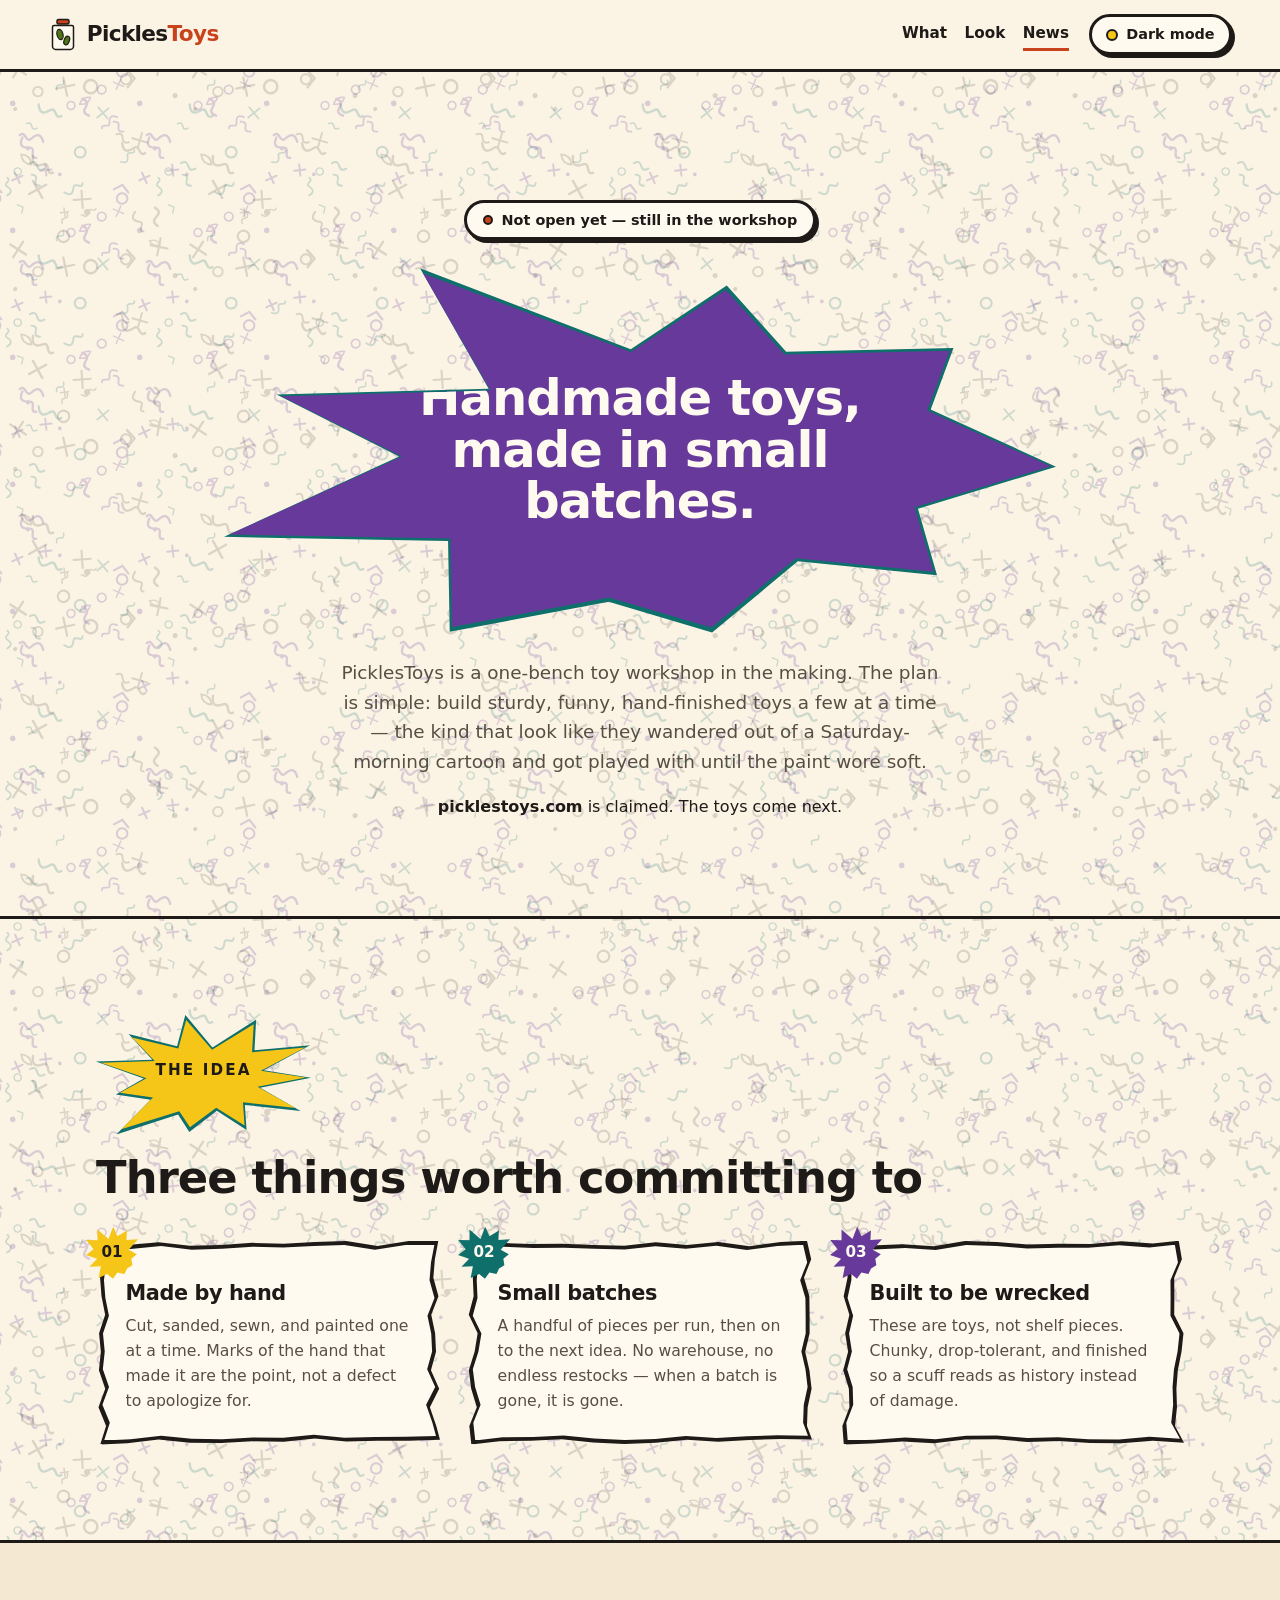
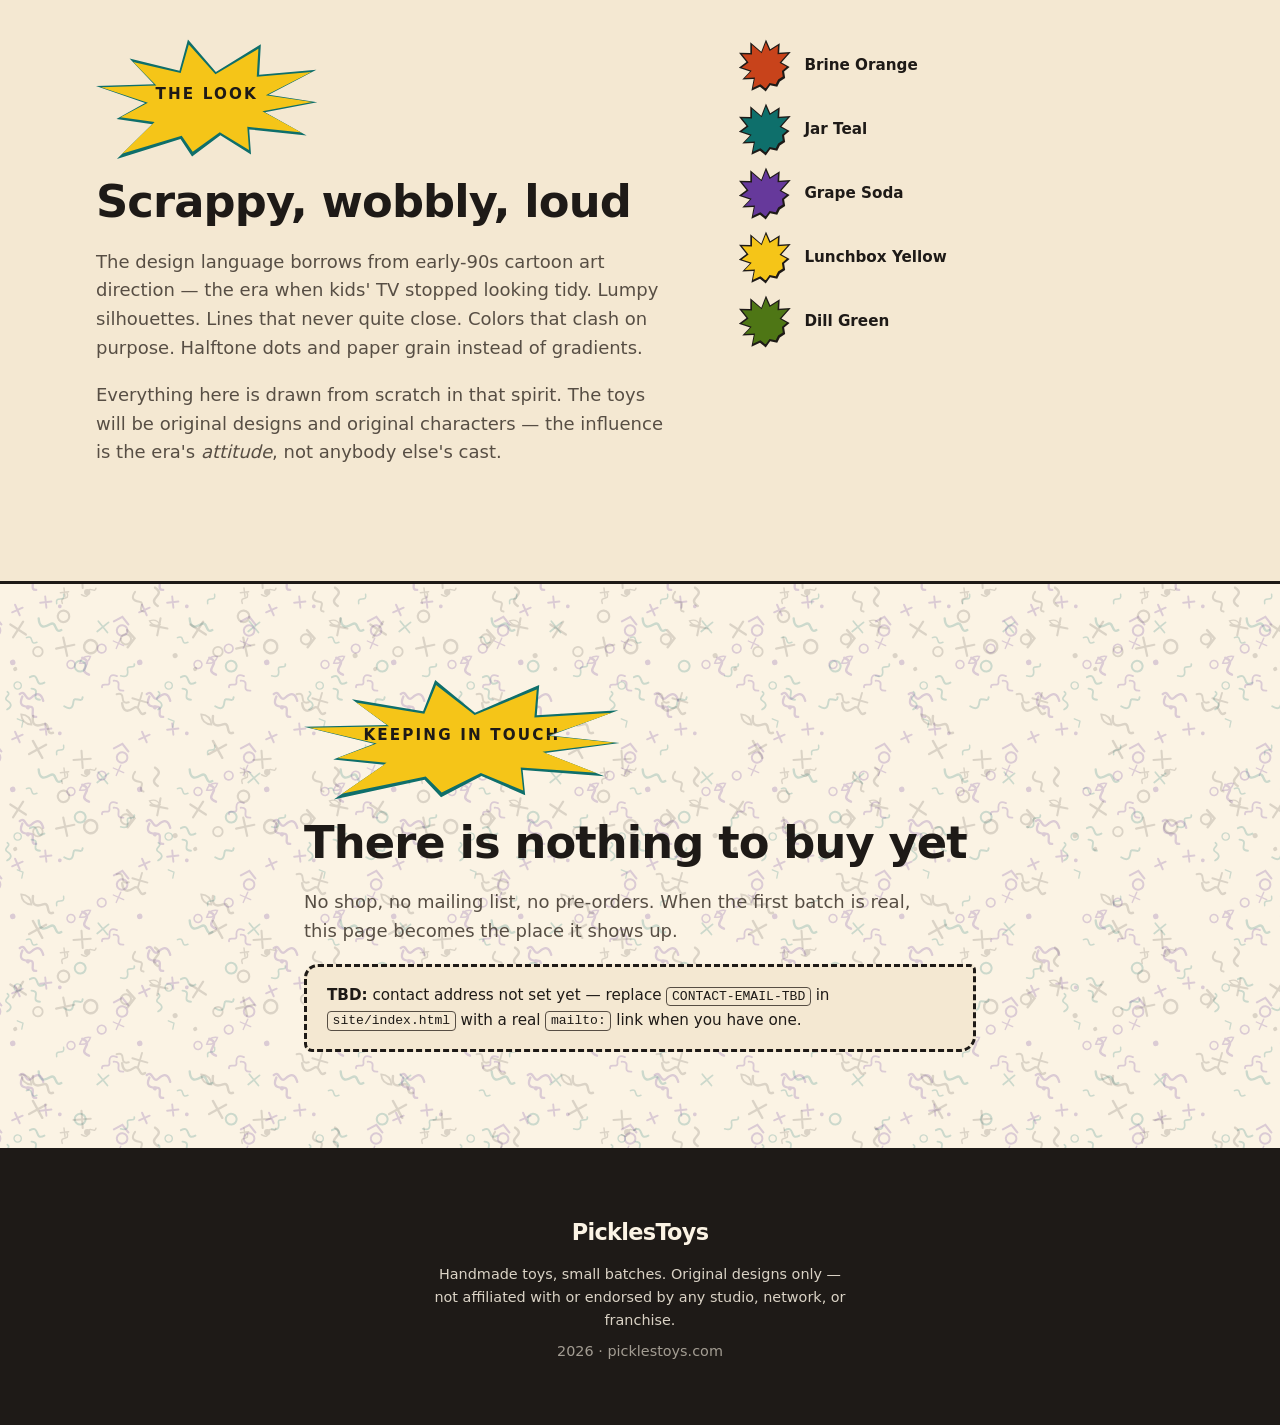
==== commit 7e01f55c: "Convert the cards and swatches to the title-card language 0.5.0 rebuilt the hero and section labels " ====
--- a/site/index.html
+++ b/site/index.html
@@ -115,9 +115,9 @@
         <div class="titlecard reveal">
           <div class="titlecard__fill">
             <h1 class="titlecard__title">
-            Handmade toys,<br>
-            made in small batches.
-          </h1>
+              Handmade toys,<br>
+              made in small batches.
+            </h1>
           </div>
         </div>
 
@@ -147,27 +147,39 @@
         <ul class="cards">
           <li class="card card--orange reveal">
             <span class="card__num" aria-hidden="true">01</span>
-            <h3>Made by hand</h3>
-            <p>
-              Cut, sanded, sewn, and painted one at a time. Marks of the hand
-              that made it are the point, not a defect to apologize for.
-            </p>
+            <div class="card__panel">
+              <div class="card__fill">
+                <h3>Made by hand</h3>
+                <p>
+                Cut, sanded, sewn, and painted one at a time. Marks of the hand
+                that made it are the point, not a defect to apologize for.
+                </p>
+              </div>
+            </div>
           </li>
           <li class="card card--teal reveal">
             <span class="card__num" aria-hidden="true">02</span>
-            <h3>Small batches</h3>
-            <p>
-              A handful of pieces per run, then on to the next idea. No
-              warehouse, no endless restocks — when a batch is gone, it is gone.
-            </p>
+            <div class="card__panel">
+              <div class="card__fill">
+                <h3>Small batches</h3>
+                <p>
+                A handful of pieces per run, then on to the next idea. No
+                warehouse, no endless restocks — when a batch is gone, it is gone.
+                </p>
+              </div>
+            </div>
           </li>
           <li class="card card--grape reveal">
             <span class="card__num" aria-hidden="true">03</span>
-            <h3>Built to be wrecked</h3>
-            <p>
-              These are toys, not shelf pieces. Chunky, drop-tolerant, and
-              finished so a scuff reads as history instead of damage.
-            </p>
+            <div class="card__panel">
+              <div class="card__fill">
+                <h3>Built to be wrecked</h3>
+                <p>
+                These are toys, not shelf pieces. Chunky, drop-tolerant, and
+                finished so a scuff reads as history instead of damage.
+                </p>
+              </div>
+            </div>
           </li>
         </ul>
       </div>
@@ -203,11 +215,11 @@
         </div>
 
         <div class="swatches" aria-label="Color palette">
-          <span class="swatch swatch--orange"><span>Brine Orange</span></span>
-          <span class="swatch swatch--teal"><span>Jar Teal</span></span>
-          <span class="swatch swatch--grape"><span>Grape Soda</span></span>
-          <span class="swatch swatch--sun"><span>Lunchbox Yellow</span></span>
-          <span class="swatch swatch--lime"><span>Dill Green</span></span>
+          <span class="swatch swatch--orange"><i class="swatch__chip" aria-hidden="true"></i><span>Brine Orange</span></span>
+          <span class="swatch swatch--teal"><i class="swatch__chip" aria-hidden="true"></i><span>Jar Teal</span></span>
+          <span class="swatch swatch--grape"><i class="swatch__chip" aria-hidden="true"></i><span>Grape Soda</span></span>
+          <span class="swatch swatch--sun"><i class="swatch__chip" aria-hidden="true"></i><span>Lunchbox Yellow</span></span>
+          <span class="swatch swatch--lime"><i class="swatch__chip" aria-hidden="true"></i><span>Dill Green</span></span>
         </div>
       </div>
     </section>
--- a/site/styles.css
+++ b/site/styles.css
@@ -120,6 +120,13 @@
      are clip-paths and not inline SVG. */
   --burst-hero: polygon(100.00% 54.46%, 83.41% 66.03%, 85.70% 84.23%, 68.97% 80.43%, 58.67% 100.00%, 46.24% 91.54%, 27.13% 99.80%, 26.93% 74.84%, 0.00% 73.72%, 21.04% 51.70%, 6.32% 34.68%, 31.81% 33.08%, 23.56% 0.00%, 48.88% 22.23%, 60.43% 4.75%, 67.57% 22.90%, 87.68% 21.89%, 84.94% 38.75%);
   --burst-tag: polygon(100.00% 52.63%, 76.37% 60.92%, 95.19% 80.37%, 69.25% 75.29%, 70.06% 96.35%, 56.22% 80.21%, 43.41% 98.05%, 38.19% 83.41%, 9.43% 100.00%, 25.39% 70.91%, 9.24% 66.50%, 22.19% 53.30%, 0.00% 39.03%, 26.21% 37.49%, 15.17% 15.96%, 37.72% 26.13%, 41.56% 0.00%, 54.18% 27.22%, 74.50% 4.03%, 73.73% 29.49%, 99.61% 25.29%, 78.02% 46.33%);
+  --burst-badge: polygon(97.75% 53.10%, 87.18% 61.90%, 89.17% 74.29%, 78.97% 80.68%, 73.91% 91.04%, 60.37% 88.21%, 51.80% 100.00%, 40.65% 90.85%, 24.31% 98.69%, 28.67% 76.09%, 6.69% 77.15%, 21.54% 61.57%, 0.00% 54.66%, 14.75% 43.46%, 0.45% 25.84%, 22.18% 26.33%, 22.17% 5.60%, 43.25% 23.56%, 52.27% 0.00%, 60.49% 18.66%, 78.69% 7.32%, 77.75% 25.68%, 100.00% 24.21%, 82.08% 44.26%);
+
+  /* Ragged card panels: an edge that wobbles rather than a burst,
+     because these hold body copy. See ragged_rect(). */
+  --panel-1: polygon(0.00% 0.71%, 9.09% 2.20%, 18.18% 0.73%, 27.27% 2.56%, 36.36% 2.15%, 45.45% 1.08%, 54.55% 1.50%, 63.64% 0.66%, 72.73% 0.15%, 81.82% 2.61%, 90.91% 0.20%, 99.52% 0.00%, 98.51% 9.09%, 98.07% 18.18%, 99.55% 27.27%, 97.46% 36.36%, 98.58% 45.45%, 98.84% 54.55%, 97.37% 63.64%, 99.76% 72.73%, 97.06% 81.82%, 98.93% 90.91%, 100.00% 97.75%, 90.91% 98.18%, 81.82% 98.20%, 72.73% 98.58%, 63.64% 97.06%, 54.55% 98.66%, 45.45% 98.49%, 36.36% 99.34%, 27.27% 99.16%, 18.18% 97.61%, 9.09% 99.44%, 1.23% 100.00%, 2.93% 90.91%, 0.72% 81.82%, 2.68% 72.73%, 0.85% 63.64%, 1.41% 54.55%, 0.89% 45.45%, 2.66% 36.36%, 1.60% 27.27%, 1.18% 18.18%, 1.80% 9.09%);
+  --panel-2: polygon(0.00% 0.73%, 9.09% 1.09%, 18.18% 1.70%, 27.27% 1.56%, 36.36% 2.14%, 45.45% 2.46%, 54.55% 0.77%, 63.64% 2.13%, 72.73% 0.62%, 81.82% 2.71%, 90.91% 0.70%, 98.54% 0.00%, 99.76% 9.09%, 97.67% 18.18%, 99.23% 27.27%, 99.30% 36.36%, 99.31% 45.45%, 98.02% 54.55%, 99.25% 63.64%, 99.88% 72.73%, 98.74% 81.82%, 98.54% 90.91%, 100.00% 97.55%, 90.91% 97.31%, 81.82% 97.86%, 72.73% 98.72%, 63.64% 97.70%, 54.55% 99.24%, 45.45% 99.76%, 36.36% 99.00%, 27.27% 97.43%, 18.18% 98.23%, 9.09% 98.42%, 0.97% 100.00%, 0.39% 90.91%, 2.55% 81.82%, 0.93% 72.73%, 0.24% 63.64%, 1.92% 54.55%, 2.80% 45.45%, 0.22% 36.36%, 1.64% 27.27%, 1.40% 18.18%, 1.85% 9.09%);
+  --panel-3: polygon(0.00% 0.78%, 9.09% 2.43%, 18.18% 1.76%, 27.27% 2.78%, 36.36% 0.12%, 45.45% 0.70%, 54.55% 1.91%, 63.64% 1.58%, 72.73% 1.62%, 81.82% 0.26%, 90.91% 1.42%, 98.47% 0.00%, 99.39% 9.09%, 97.16% 18.18%, 97.20% 27.27%, 97.16% 36.36%, 99.85% 45.45%, 99.28% 54.55%, 98.21% 63.64%, 97.79% 72.73%, 97.96% 81.82%, 97.38% 90.91%, 100.00% 99.15%, 90.91% 98.14%, 81.82% 99.48%, 72.73% 99.35%, 63.64% 98.37%, 54.55% 98.79%, 45.45% 97.44%, 36.36% 97.63%, 27.27% 99.44%, 18.18% 98.55%, 9.09% 99.60%, 1.10% 100.00%, 0.69% 90.91%, 2.74% 81.82%, 2.58% 72.73%, 0.94% 63.64%, 2.35% 54.55%, 1.51% 45.45%, 2.72% 36.36%, 1.06% 27.27%, 2.19% 18.18%, 2.30% 9.09%);
 }
 
 @media (prefers-color-scheme: dark) {
@@ -530,6 +537,15 @@
 
 /* ------------------------------------------------------------------
    Cards
+
+   Two layers, exactly like .titlecard: the outer element paints the rim and
+   the inner one paints the fill, both clipped to the same ragged polygon.
+
+   A border cannot do this job — clip-path cuts the border box, so a border
+   gets sliced off wherever the edge wobbles inward. And the fill has to be a
+   real background-color on an ANCESTOR of the copy, not a pseudo-element
+   behind it, or the contrast pass measures the text against the rim colour.
+   That is the T-080 lesson, applied here rather than relearned.
    ------------------------------------------------------------------ */
 
 .cards {
@@ -547,17 +563,49 @@
   }
 }
 
+/* Three layers, and the nesting is load-bearing:
+     .card        positioning context, NOT clipped
+       .card__num badge, hangs over the torn edge
+       .card__panel  rim colour, clipped
+         .card__fill fill colour, clipped, inset by the rim width
+
+   The badge has to live outside .card__panel. clip-path clips absolutely
+   positioned descendants too, so while the badge was a child of the clipped
+   element it was being sliced in half by the card's own torn edge — it
+   rendered as a pennant rather than a burst. */
 .card {
   position: relative;
+  display: flex;
+}
+
+.card__panel {
+  flex: 1 1 auto;
+  /* Flex so the fill can stretch to an equal-height grid row while still
+     accounting for its own margin. height:100% plus a margin overflows by
+     twice the margin, and the clip then carves wedges out of the edges —
+     which is exactly what it did. */
+  display: flex;
+  background: var(--ink);
+  /* drop-shadow, not box-shadow: box-shadow traces the element's rectangle
+     and would sit visibly outside the torn silhouette. */
+  filter: drop-shadow(6px 6px 0 var(--shadow-ink));
+}
+
+.card__fill {
+  flex: 1 1 auto;
   background: var(--surface);
-  border: 3px solid var(--ink);
-  /* Uneven corners: the cards should not line up like a spec sheet. */
-  border-radius: 22px 8px 24px 10px;
-  padding: 2.25rem 1.5rem 1.5rem;
-  box-shadow: 6px 6px 0 var(--shadow-ink);
-}
-
-/* Each card leans a different way, like they were stuck on by hand. */
+  margin: 4px;
+  padding: 2.4rem 1.6rem 1.7rem;
+}
+
+/* Each card gets its own polygon and its own lean, so no two read alike. */
+.cards .card:nth-child(1) .card__panel,
+.cards .card:nth-child(1) .card__fill { clip-path: var(--panel-1); }
+.cards .card:nth-child(2) .card__panel,
+.cards .card:nth-child(2) .card__fill { clip-path: var(--panel-2); }
+.cards .card:nth-child(3) .card__panel,
+.cards .card:nth-child(3) .card__fill { clip-path: var(--panel-3); }
+
 .cards .card:nth-child(1) { transform: rotate(-1.2deg); }
 .cards .card:nth-child(2) { transform: rotate(0.8deg); }
 .cards .card:nth-child(3) { transform: rotate(-0.6deg); }
@@ -572,27 +620,27 @@
   margin-bottom: 0;
 }
 
+/* The number is a small burst rather than a disc. Single layer on purpose:
+   at this size a rim eats most of the shape, and the text sits directly on
+   the accent, which is what the contrast pass then measures. */
 .card__num {
   position: absolute;
-  top: -18px;
-  left: -14px;
-  width: 44px;
-  height: 44px;
+  top: -14px;
+  left: -10px;
+  z-index: 1;
+  width: 52px;
+  height: 52px;
   display: grid;
   place-items: center;
-  border: 3px solid var(--ink);
-  border-radius: 50%;
+  clip-path: var(--burst-badge);
   font-weight: 800;
   font-size: 0.95rem;
-  color: var(--ink);
-  box-shadow: 3px 3px 0 var(--shadow-ink);
+  filter: drop-shadow(3px 3px 0 var(--shadow-ink));
 }
 
 .card--orange .card__num { background: var(--sun); color: var(--on-sun); }
 .card--teal   .card__num { background: var(--teal); color: var(--on-accent); }
 .card--grape  .card__num { background: var(--grape); color: var(--on-accent); }
-
-.card--orange { border-color: var(--ink); }
 
 /* ------------------------------------------------------------------
    Swatches
@@ -612,21 +660,32 @@
   font-size: 0.95rem;
 }
 
-.swatch::before {
+/* The chip is its own element rather than a ::before, so it can carry the
+   rim layer as a pseudo of its own. It holds no text, so nothing here needs
+   to satisfy the contrast pass. */
+.swatch__chip {
+  position: relative;
+  flex: none;
+  width: 52px;
+  height: 52px;
+  background: var(--ink);
+  clip-path: var(--burst-badge);
+  filter: drop-shadow(3px 3px 0 var(--shadow-ink));
+}
+
+.swatch__chip::before {
   content: "";
-  width: 46px;
-  height: 46px;
-  flex: none;
-  border: 3px solid var(--ink);
-  border-radius: 58% 42% 45% 55% / 48% 55% 45% 52%;
-  box-shadow: 3px 3px 0 var(--shadow-ink);
-}
-
-.swatch--orange::before { background: var(--orange); }
-.swatch--teal::before   { background: var(--teal); }
-.swatch--grape::before  { background: var(--grape); }
-.swatch--sun::before    { background: var(--sun); }
-.swatch--lime::before   { background: var(--lime); }
+  position: absolute;
+  inset: 3px;
+  clip-path: var(--burst-badge);
+  background: var(--swatch-colour, var(--orange));
+}
+
+.swatch--orange { --swatch-colour: var(--orange); }
+.swatch--teal   { --swatch-colour: var(--teal); }
+.swatch--grape  { --swatch-colour: var(--grape); }
+.swatch--sun    { --swatch-colour: var(--sun); }
+.swatch--lime   { --swatch-colour: var(--lime); }
 
 /* ------------------------------------------------------------------
    TBD callout — deliberately loud, so an unfilled placeholder is
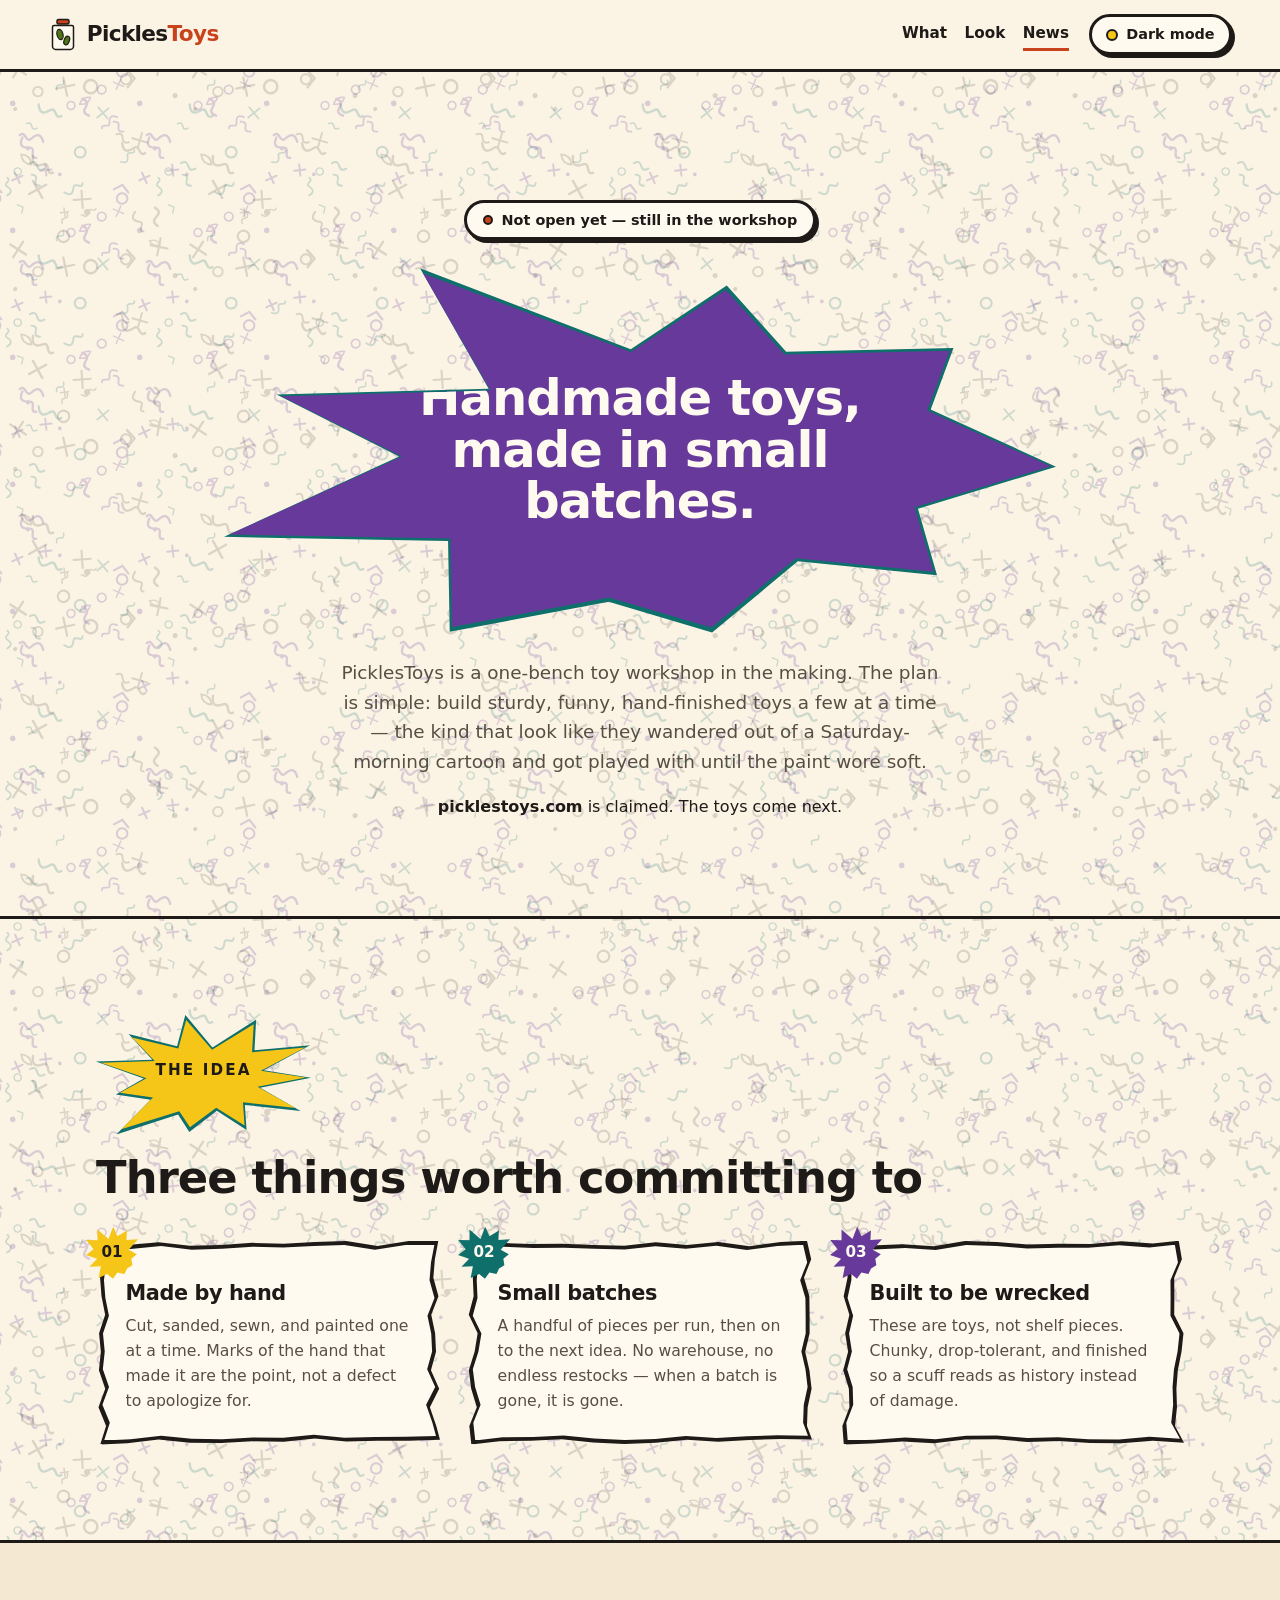
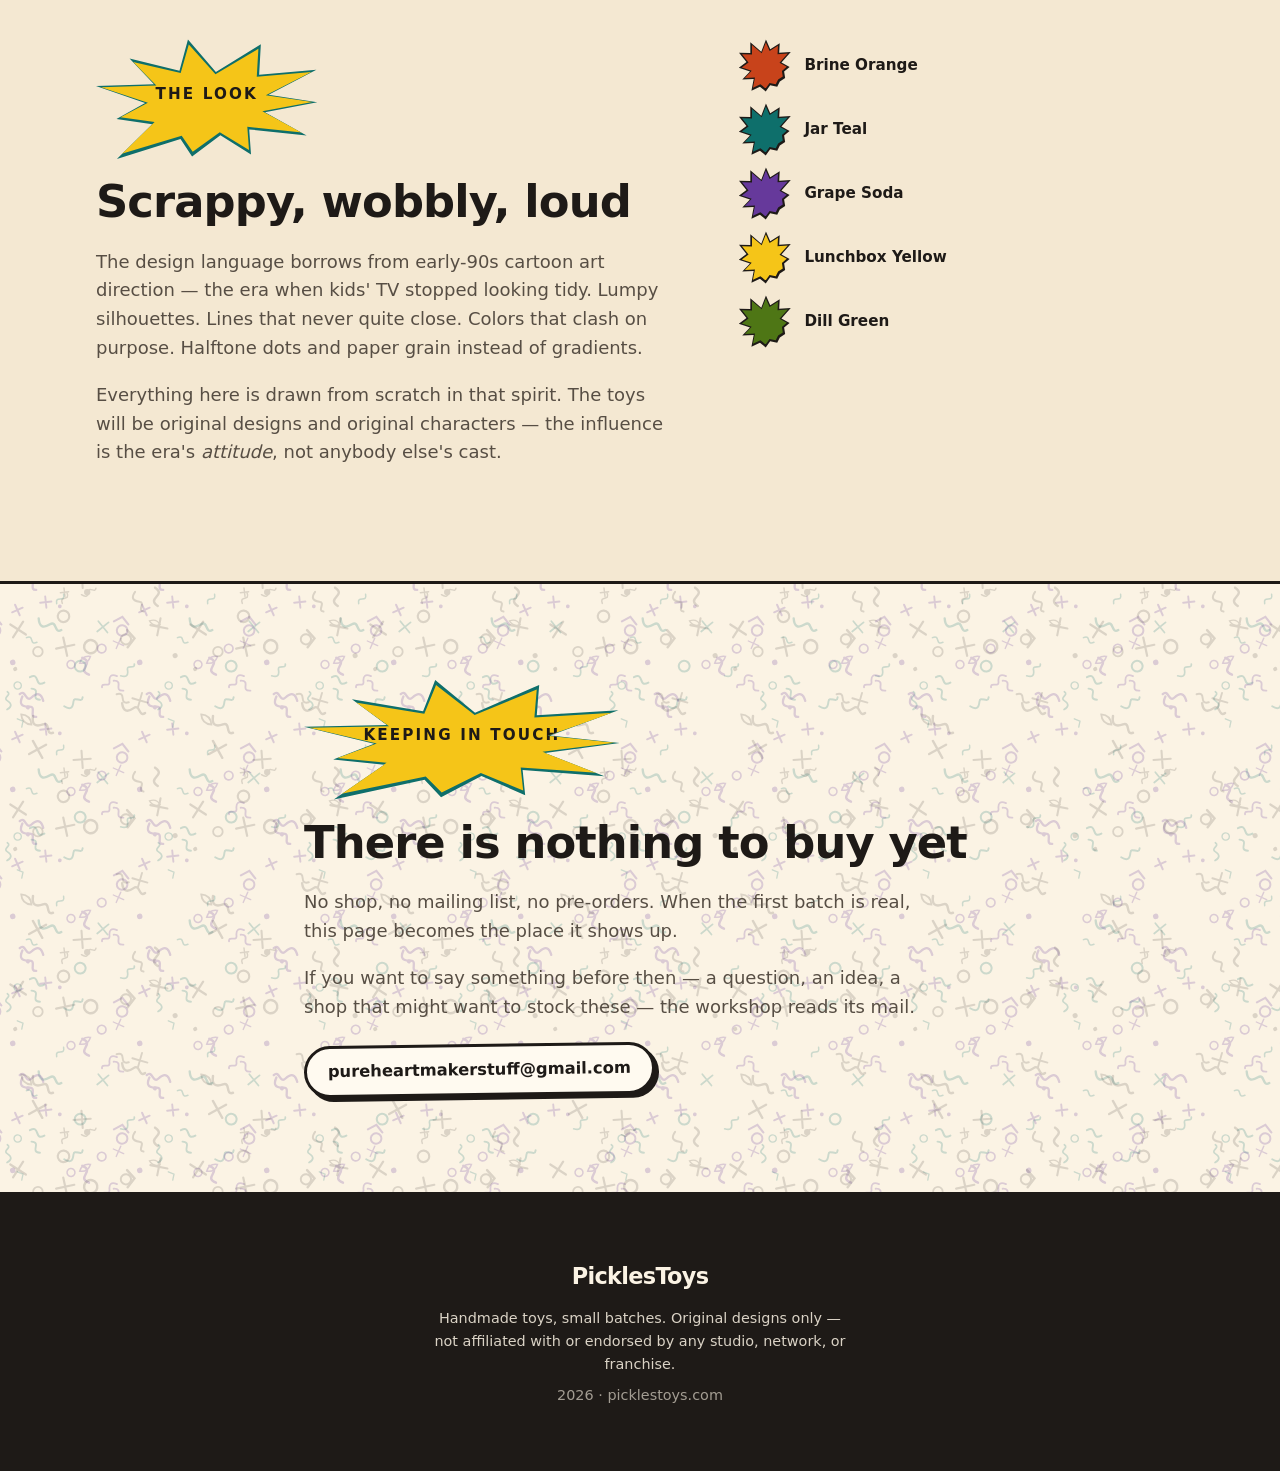
==== commit 17cbc03f: "Add the real contact address pureheartmakerstuff@gmail.com, supplied by the owner, as a mailto: link" ====
--- a/site/index.html
+++ b/site/index.html
@@ -242,10 +242,12 @@
           No shop, no mailing list, no pre-orders. When the first batch is real,
           this page becomes the place it shows up.
         </p>
-        <p class="tbd" data-tbd="contact">
-          <strong>TBD:</strong> contact address not set yet — replace
-          <code>CONTACT-EMAIL-TBD</code> in <code>site/index.html</code> with a
-          real <code>mailto:</code> link when you have one.
+        <p class="prose">
+          If you want to say something before then — a question, an idea, a
+          shop that might want to stock these — the workshop reads its mail.
+        </p>
+        <p class="contact">
+          <a class="contact__link" href="mailto:pureheartmakerstuff@gmail.com">pureheartmakerstuff@gmail.com</a>
         </p>
       </div>
     </section>
--- a/site/styles.css
+++ b/site/styles.css
@@ -692,6 +692,49 @@
    impossible to ship by accident without noticing it.
    ------------------------------------------------------------------ */
 
+/* ------------------------------------------------------------------
+   Contact
+   ------------------------------------------------------------------ */
+
+.contact {
+  margin: 1.4rem 0 0;
+}
+
+/* The sticker treatment from .theme-toggle, at reading size. Not a burst:
+   a starburst's spikes are not usable area, and this element is a long
+   string that has to stay legible and clickable. */
+.contact__link {
+  display: inline-block;
+  background: var(--surface);
+  color: var(--ink);
+  border: 3px solid var(--ink);
+  border-radius: 999px;
+  padding: 0.62rem 1.3rem;
+  font-weight: 700;
+  font-size: 1.02rem;
+  text-decoration: none;
+  box-shadow: 4px 4px 0 var(--shadow-ink);
+  transform: rotate(-0.8deg);
+  transition: transform 0.12s ease, box-shadow 0.12s ease;
+  /* A long address must not push a narrow phone into a horizontal scroll. */
+  max-width: 100%;
+  overflow-wrap: anywhere;
+}
+
+.contact__link:hover {
+  transform: rotate(-0.8deg) translate(2px, 2px);
+  box-shadow: 2px 2px 0 var(--shadow-ink);
+}
+
+.contact__link:active {
+  transform: rotate(-0.8deg) translate(4px, 4px);
+  box-shadow: 0 0 0 var(--shadow-ink);
+}
+
+/* Retained deliberately though nothing uses it today: CLAUDE.md instructs
+   that unavailable facts ship as visibly-marked placeholders with this
+   treatment, and the contact address was the last one to be filled in.
+   Deleting it would mean reinventing it for the next TBD. */
 .tbd {
   border: 3px dashed var(--ink);
   border-radius: 14px 6px 16px 8px;
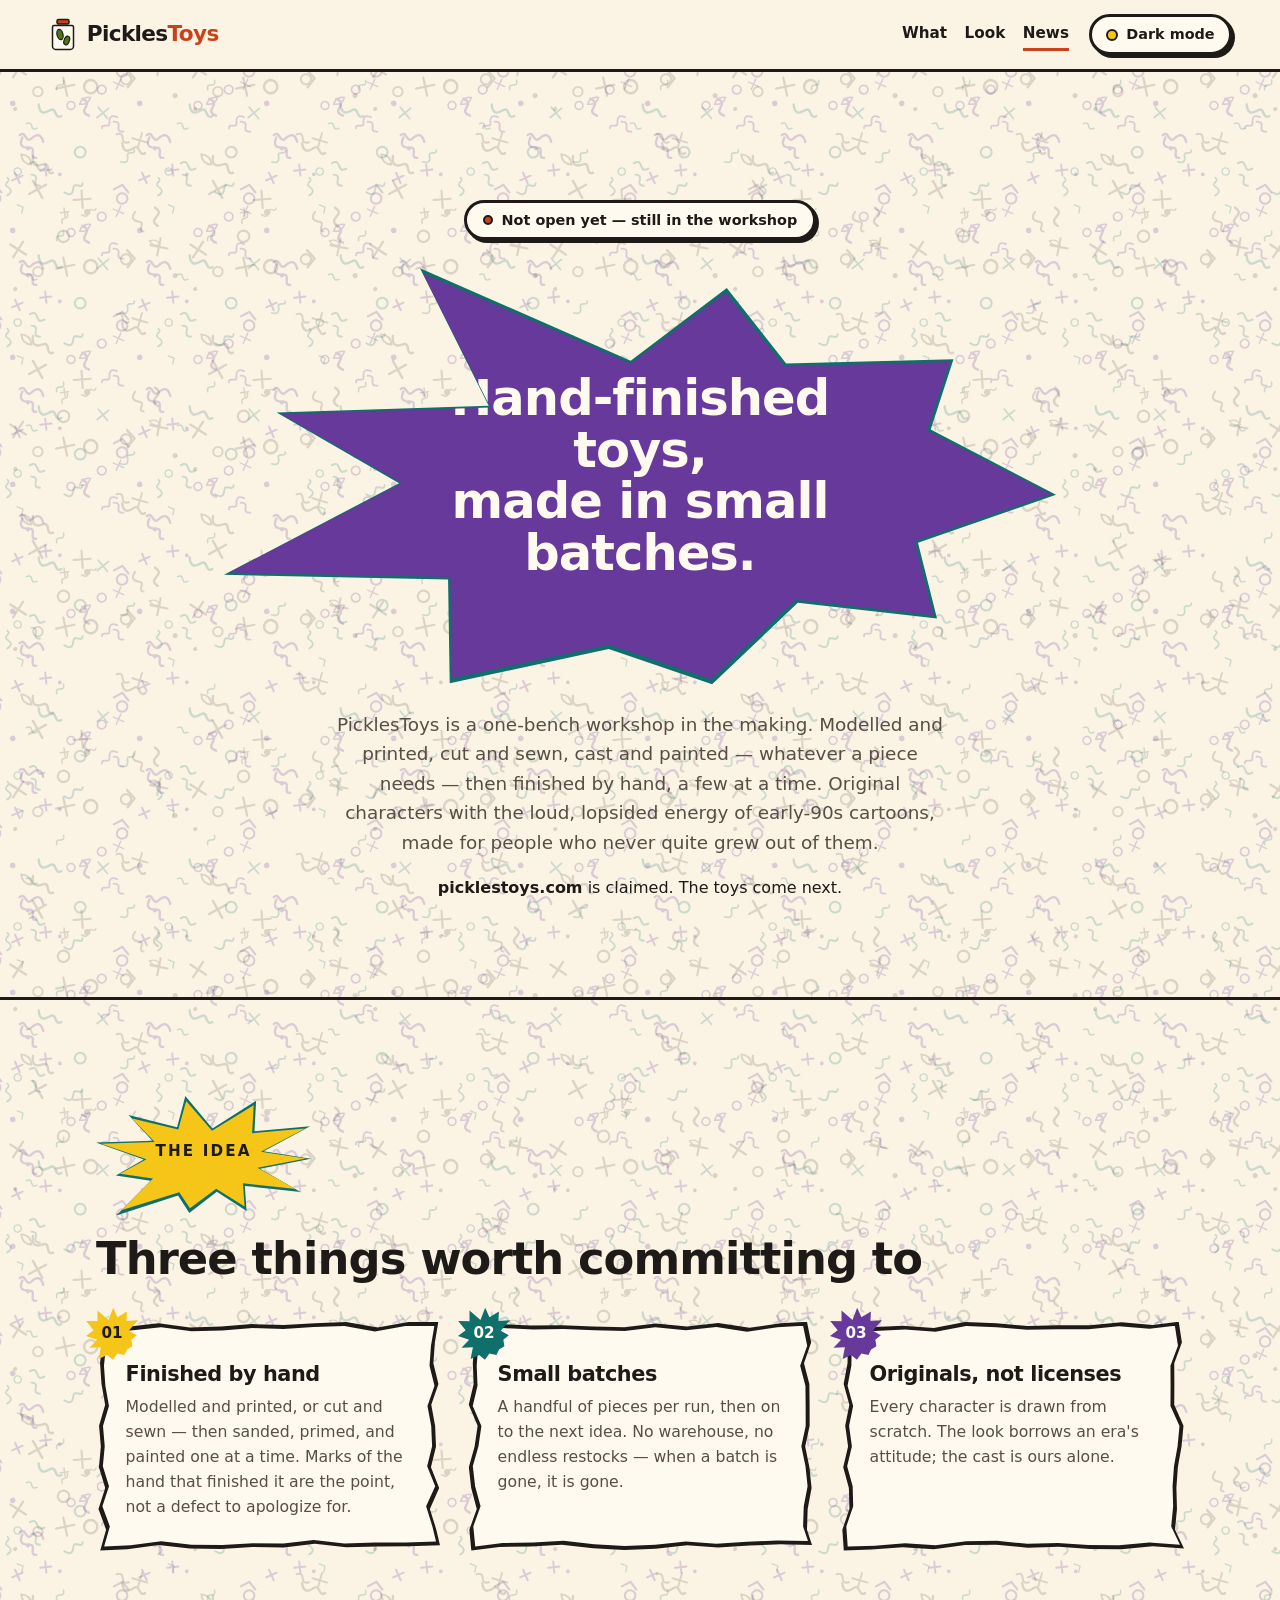
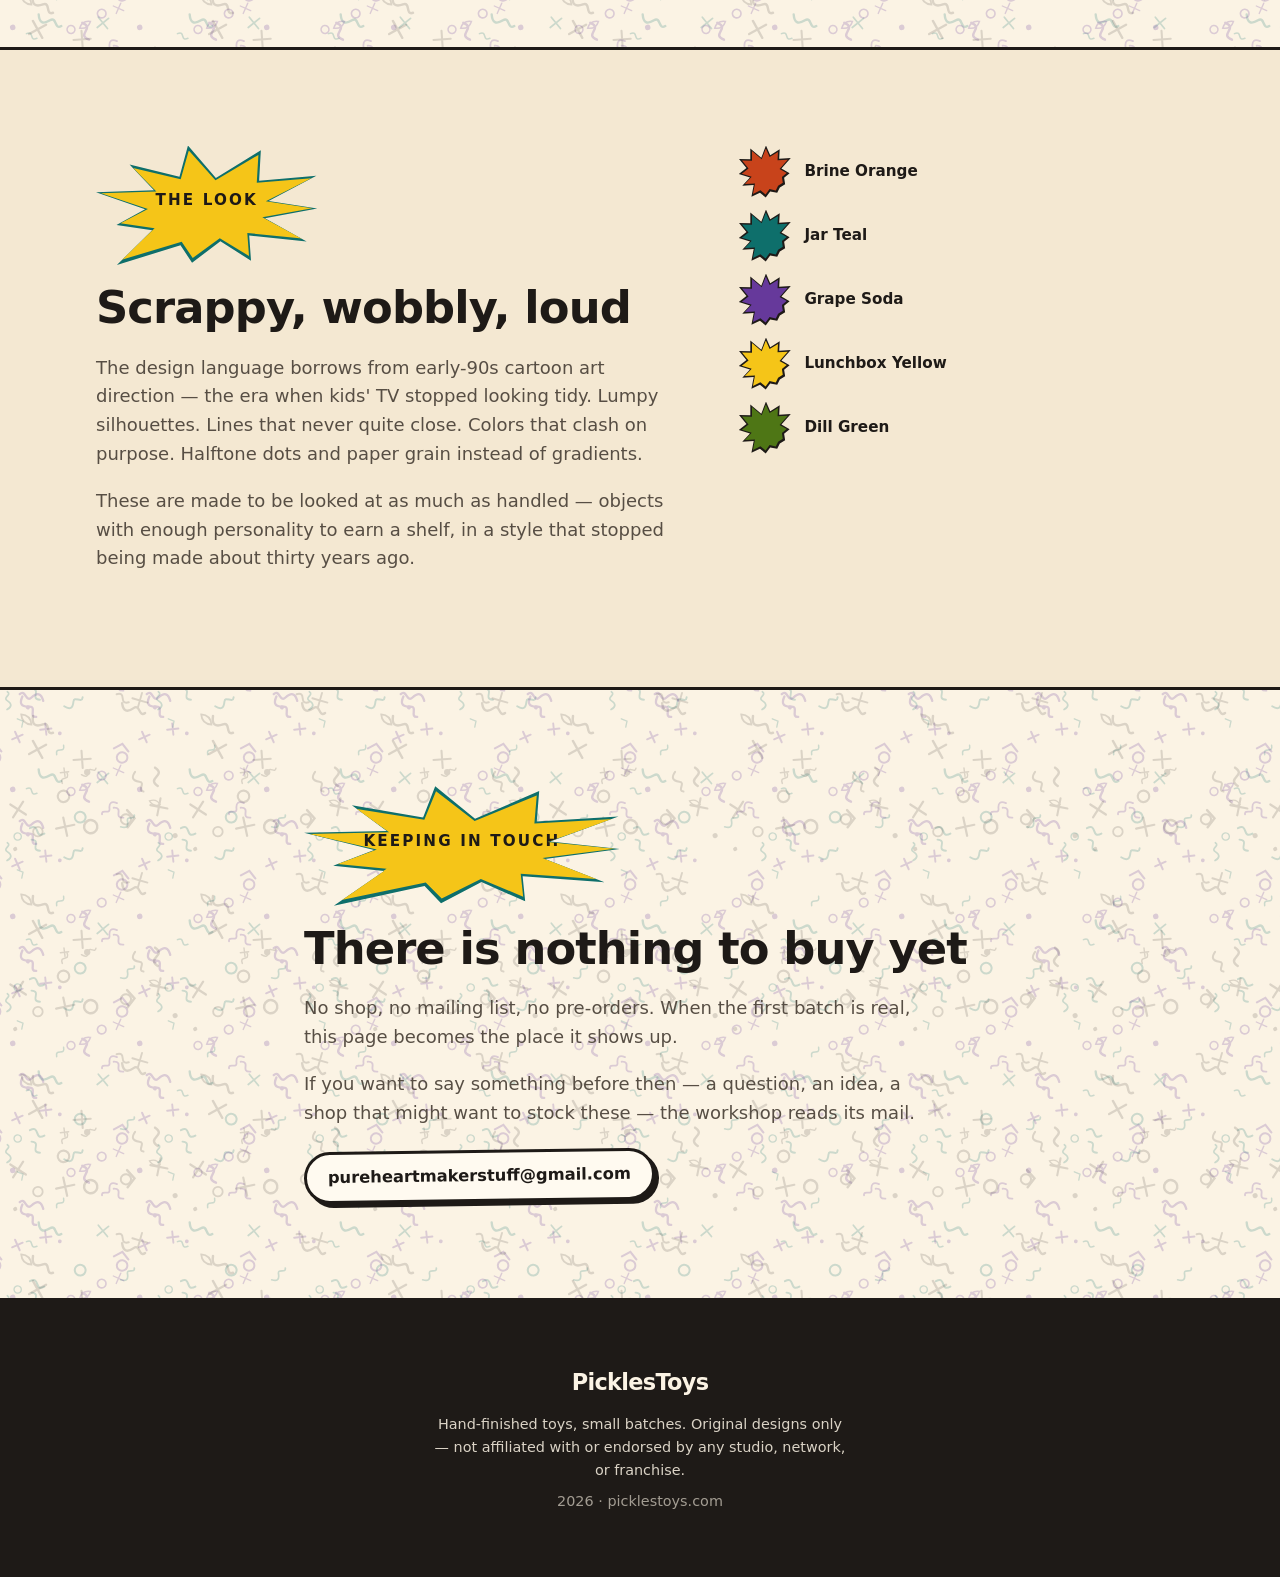
==== commit dee29e95: "Reposition for adult collectors, and stop claiming handmade The product decision landed: collector p" ====
--- a/site/index.html
+++ b/site/index.html
@@ -3,8 +3,8 @@
 <head>
   <meta charset="UTF-8">
   <meta name="viewport" content="width=device-width, initial-scale=1.0">
-  <title>PicklesToys — Handmade, Small-Batch Toys</title>
-  <meta name="description" content="PicklesToys makes handmade, small-batch toys with a scrappy 90s-cartoon spirit. The workshop is still being built — nothing is for sale yet.">
+  <title>PicklesToys — Hand-Finished, Small-Batch Toys</title>
+  <meta name="description" content="PicklesToys makes hand-finished, small-batch toys with a scrappy 90s-cartoon spirit — original characters for people who never grew out of them. The workshop is still being built; nothing is for sale yet.">
   <link rel="canonical" href="https://picklestoys.com/">
 
   <!-- Favicons. Relative paths, so they resolve both at the apex domain and
@@ -31,19 +31,19 @@
        into every cached unfurl, and crawlers cache aggressively. -->
   <meta property="og:type" content="website">
   <meta property="og:site_name" content="PicklesToys">
-  <meta property="og:title" content="PicklesToys — Handmade, Small-Batch Toys">
-  <meta property="og:description" content="Handmade, small-batch toys with a scrappy 90s-cartoon spirit. Not open yet — still in the workshop.">
+  <meta property="og:title" content="PicklesToys — Hand-Finished, Small-Batch Toys">
+  <meta property="og:description" content="Hand-finished, small-batch toys with a scrappy 90s-cartoon spirit. Not open yet — still in the workshop.">
   <meta property="og:url" content="https://picklestoys.com/">
   <meta property="og:image" content="https://picklestoys.com/og-image.png">
   <meta property="og:image:type" content="image/png">
   <meta property="og:image:width" content="1200">
   <meta property="og:image:height" content="630">
-  <meta property="og:image:alt" content="The PicklesToys pickle-jar mark beside the words: Handmade toys, made in small batches. A badge reads: not open yet, still in the workshop.">
+  <meta property="og:image:alt" content="The PicklesToys pickle-jar mark beside the words: Hand-finished toys, made in small batches. A badge reads: not open yet, still in the workshop.">
   <meta name="twitter:card" content="summary_large_image">
-  <meta name="twitter:title" content="PicklesToys — Handmade, Small-Batch Toys">
-  <meta name="twitter:description" content="Handmade, small-batch toys with a scrappy 90s-cartoon spirit. Not open yet.">
+  <meta name="twitter:title" content="PicklesToys — Hand-Finished, Small-Batch Toys">
+  <meta name="twitter:description" content="Hand-finished, small-batch toys with a scrappy 90s-cartoon spirit. Not open yet.">
   <meta name="twitter:image" content="https://picklestoys.com/og-image.png">
-  <meta name="twitter:image:alt" content="The PicklesToys pickle-jar mark beside the words: Handmade toys, made in small batches.">
+  <meta name="twitter:image:alt" content="The PicklesToys pickle-jar mark beside the words: Hand-finished toys, made in small batches.">
 
   <script>
     // Apply the saved or system theme before first paint so the page never
@@ -115,17 +115,18 @@
         <div class="titlecard reveal">
           <div class="titlecard__fill">
             <h1 class="titlecard__title">
-              Handmade toys,<br>
+              Hand-finished toys,<br>
               made in small batches.
             </h1>
           </div>
         </div>
 
         <p class="hero__lede reveal">
-          PicklesToys is a one-bench toy workshop in the making. The plan is
-          simple: build sturdy, funny, hand-finished toys a few at a time — the
-          kind that look like they wandered out of a Saturday-morning cartoon
-          and got played with until the paint wore soft.
+          PicklesToys is a one-bench workshop in the making. Modelled and
+          printed, cut and sewn, cast and painted — whatever a piece needs —
+          then finished by hand, a few at a time. Original characters with the
+          loud, lopsided energy of early-90s cartoons, made for people who
+          never quite grew out of them.
         </p>
 
         <p class="hero__meta reveal">
@@ -149,10 +150,11 @@
             <span class="card__num" aria-hidden="true">01</span>
             <div class="card__panel">
               <div class="card__fill">
-                <h3>Made by hand</h3>
+                <h3>Finished by hand</h3>
                 <p>
-                Cut, sanded, sewn, and painted one at a time. Marks of the hand
-                that made it are the point, not a defect to apologize for.
+                  Modelled and printed, or cut and sewn — then sanded, primed,
+                  and painted one at a time. Marks of the hand that finished it
+                  are the point, not a defect to apologize for.
                 </p>
               </div>
             </div>
@@ -173,10 +175,10 @@
             <span class="card__num" aria-hidden="true">03</span>
             <div class="card__panel">
               <div class="card__fill">
-                <h3>Built to be wrecked</h3>
+                <h3>Originals, not licenses</h3>
                 <p>
-                These are toys, not shelf pieces. Chunky, drop-tolerant, and
-                finished so a scuff reads as history instead of damage.
+                  Every character is drawn from scratch. The look borrows an
+                  era's attitude; the cast is ours alone.
                 </p>
               </div>
             </div>
@@ -208,9 +210,9 @@
             and paper grain instead of gradients.
           </p>
           <p class="prose">
-            Everything here is drawn from scratch in that spirit. The toys will
-            be original designs and original characters — the influence is the
-            era's <em>attitude</em>, not anybody else's cast.
+            These are made to be looked at as much as handled — objects with
+            enough personality to earn a shelf, in a style that stopped being
+            made about thirty years ago.
           </p>
         </div>
 
@@ -225,10 +227,14 @@
     </section>
 
     <!-- ---------------------------------------------------------------
-         Contact. The email is a marked placeholder on purpose — inventing an
-         address that bounces is worse than showing none. The test suite
-         (T-070) accepts either the placeholder or a real mailto:, so this page
-         ships honest and the owner swaps in one line.
+         Contact. The address is real and owner-supplied — it is the only
+         real-world detail on the page, which is the only reason it is here.
+         It shipped as a marked placeholder until 2026-09-10 on the principle
+         that an address which bounces is worse than showing none.
+
+         T-050 asserts the real mailto and T-051 asserts the visible text
+         matches its target: the address is written twice, and a link that
+         displays one address while mailing another is worse than no link.
          --------------------------------------------------------------- -->
     <section id="news" class="band">
       <div class="band__inner band__inner--narrow">
@@ -256,7 +262,7 @@
   <footer class="foot">
     <p class="foot__mark">PicklesToys</p>
     <p class="foot__note">
-      Handmade toys, small batches. Original designs only — not affiliated with
+      Hand-finished toys, small batches. Original designs only — not affiliated with
       or endorsed by any studio, network, or franchise.
     </p>
     <p class="foot__note foot__note--dim">
